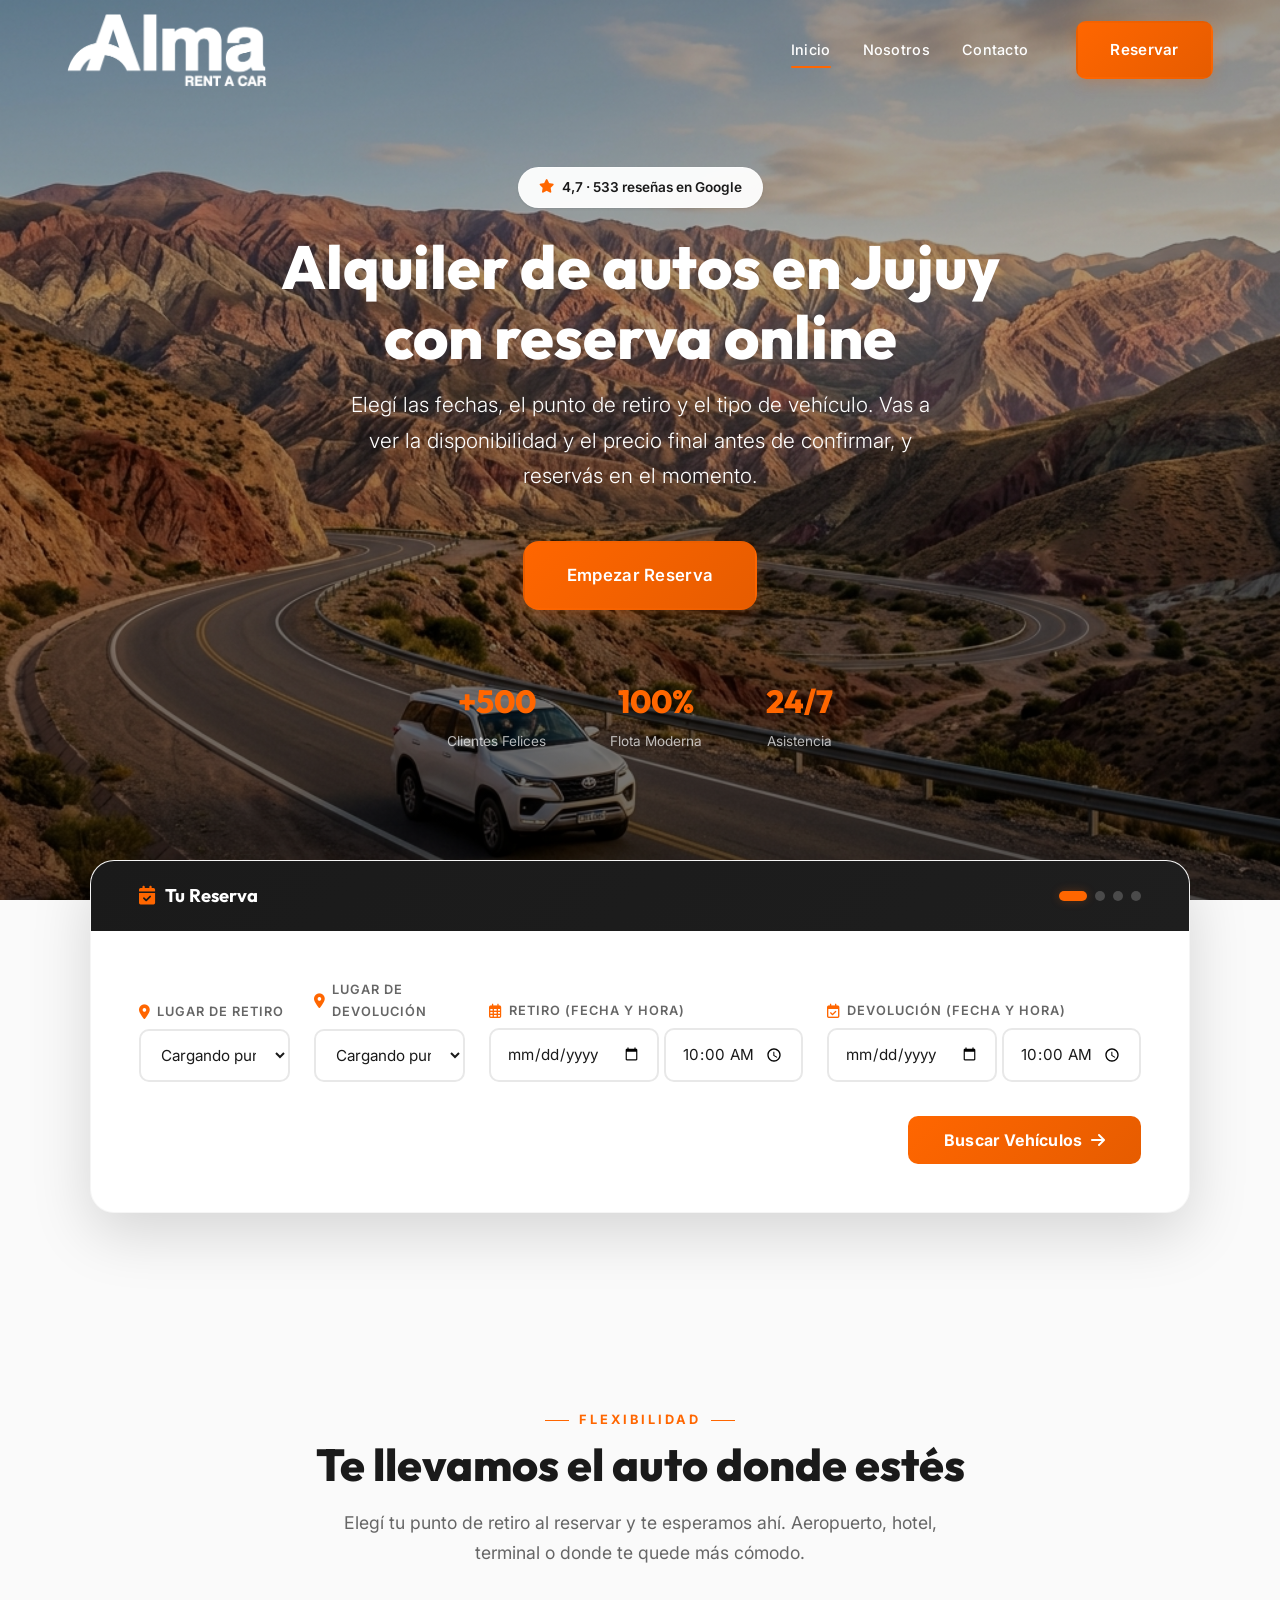
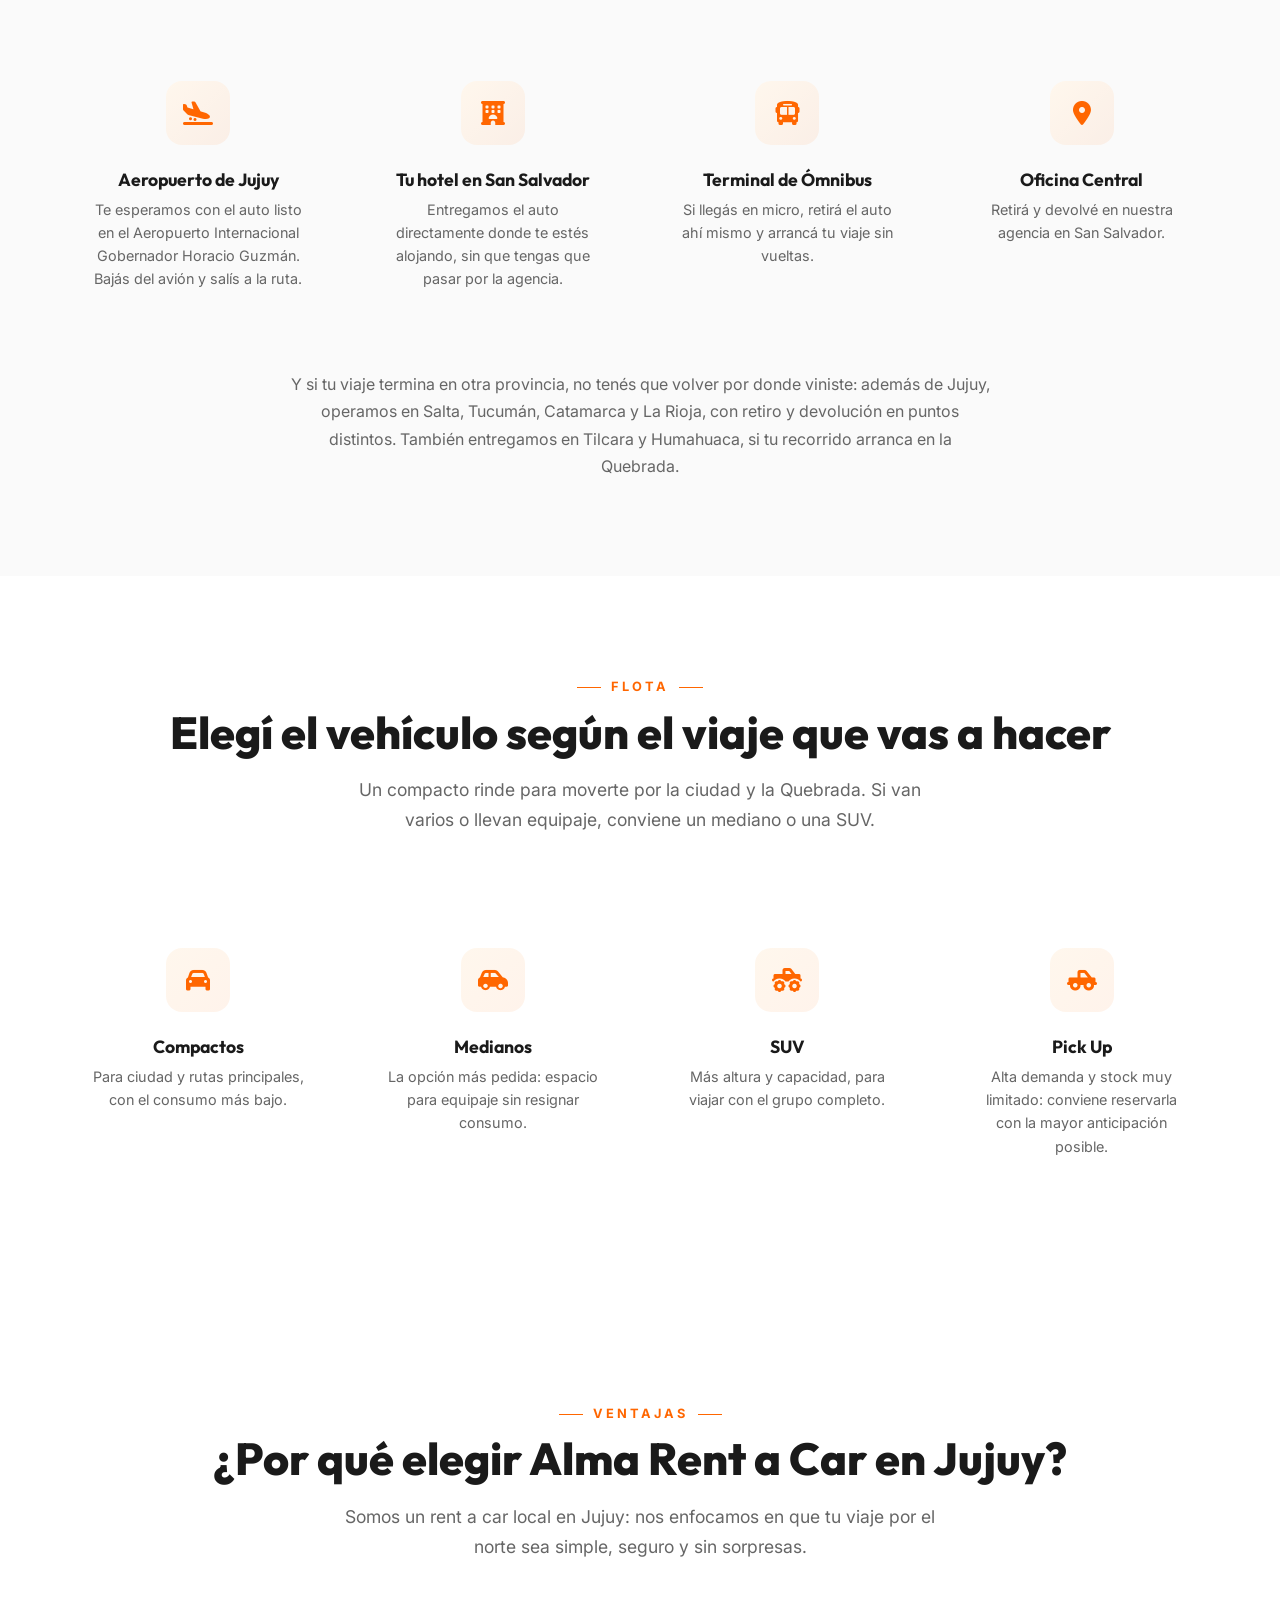
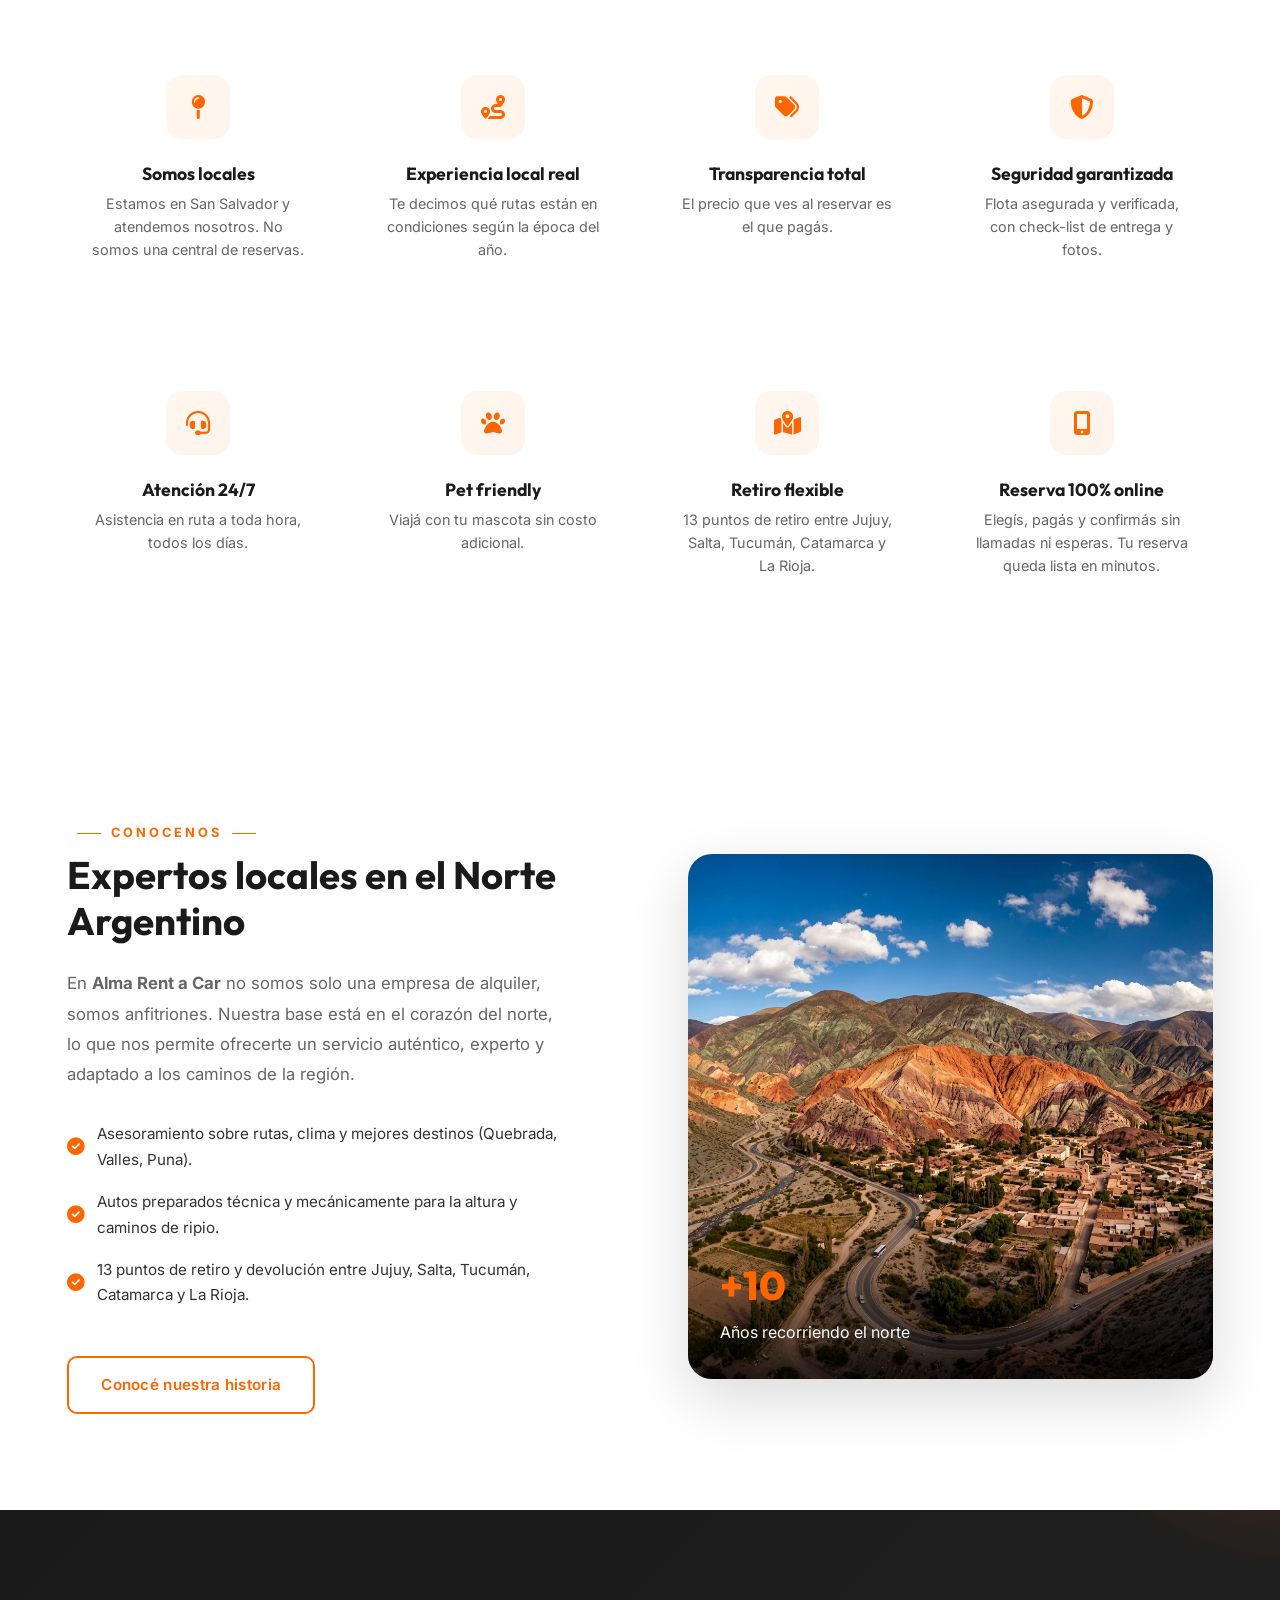
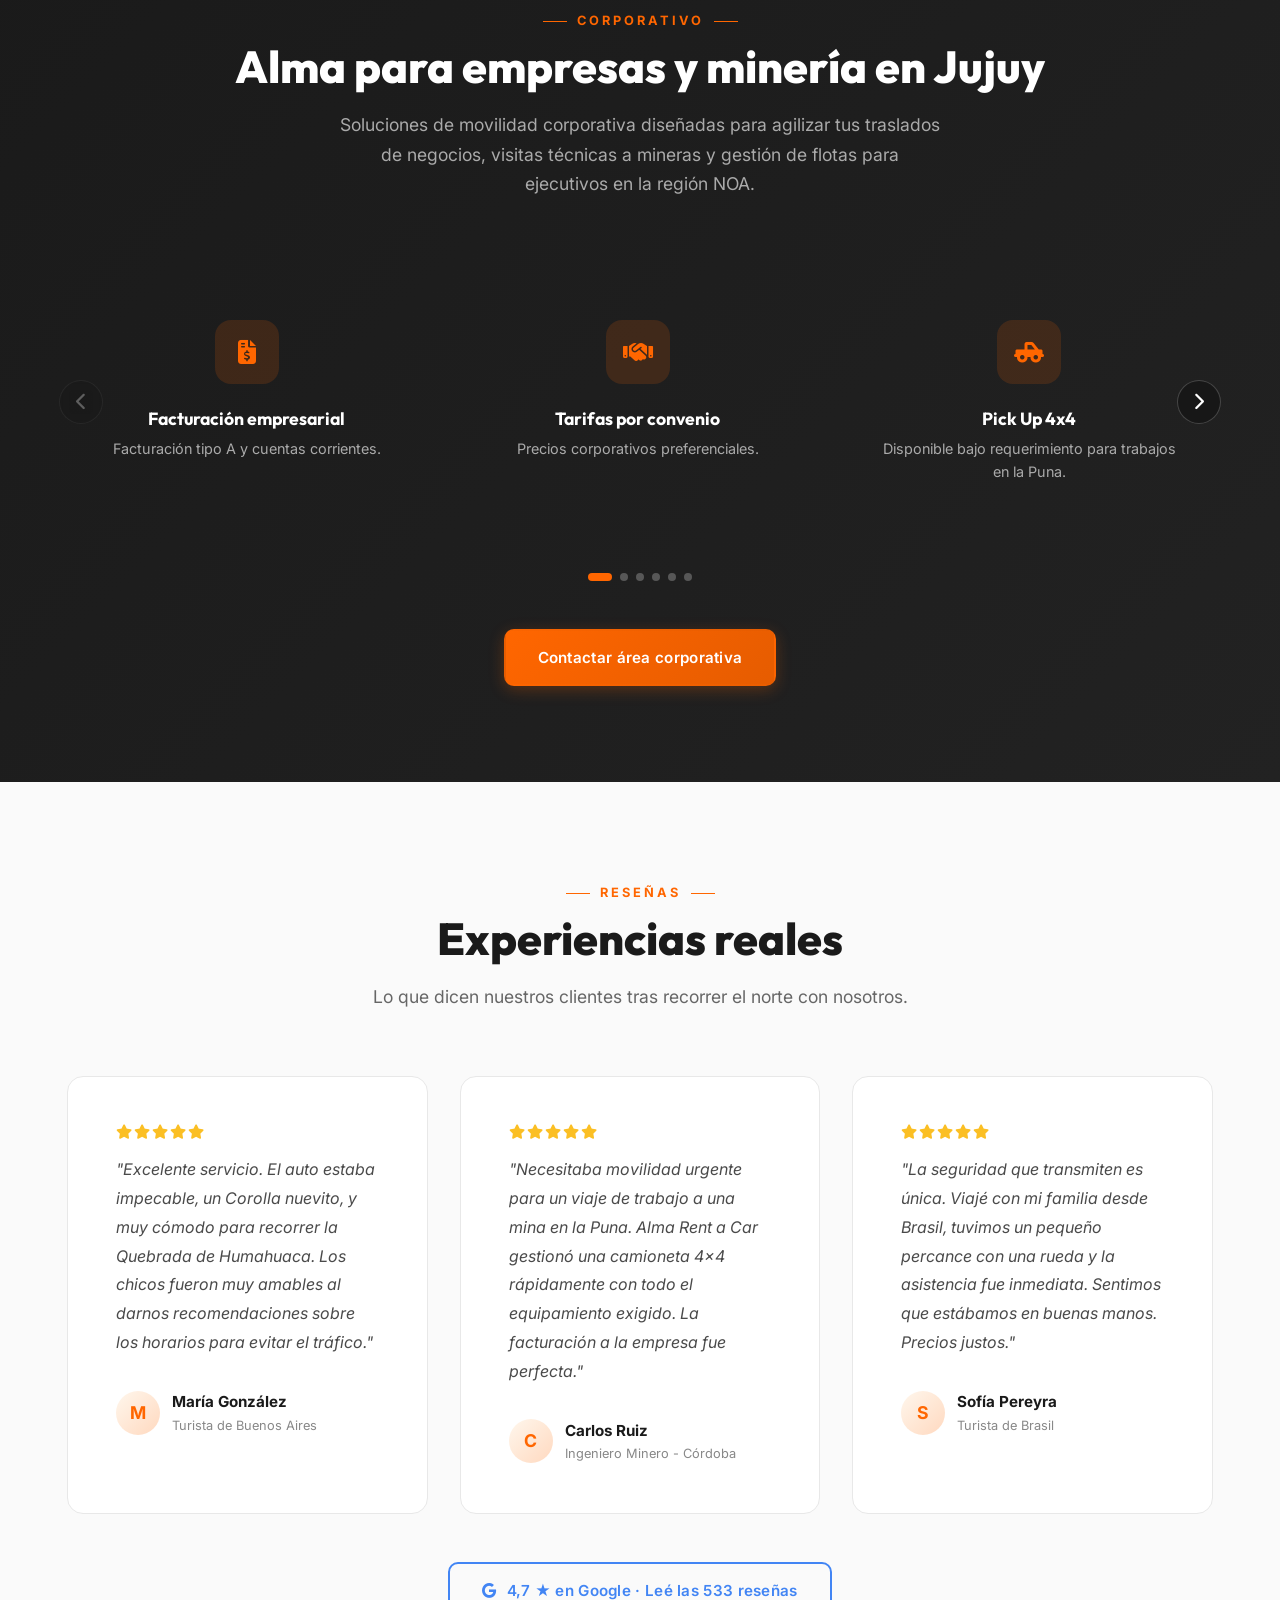
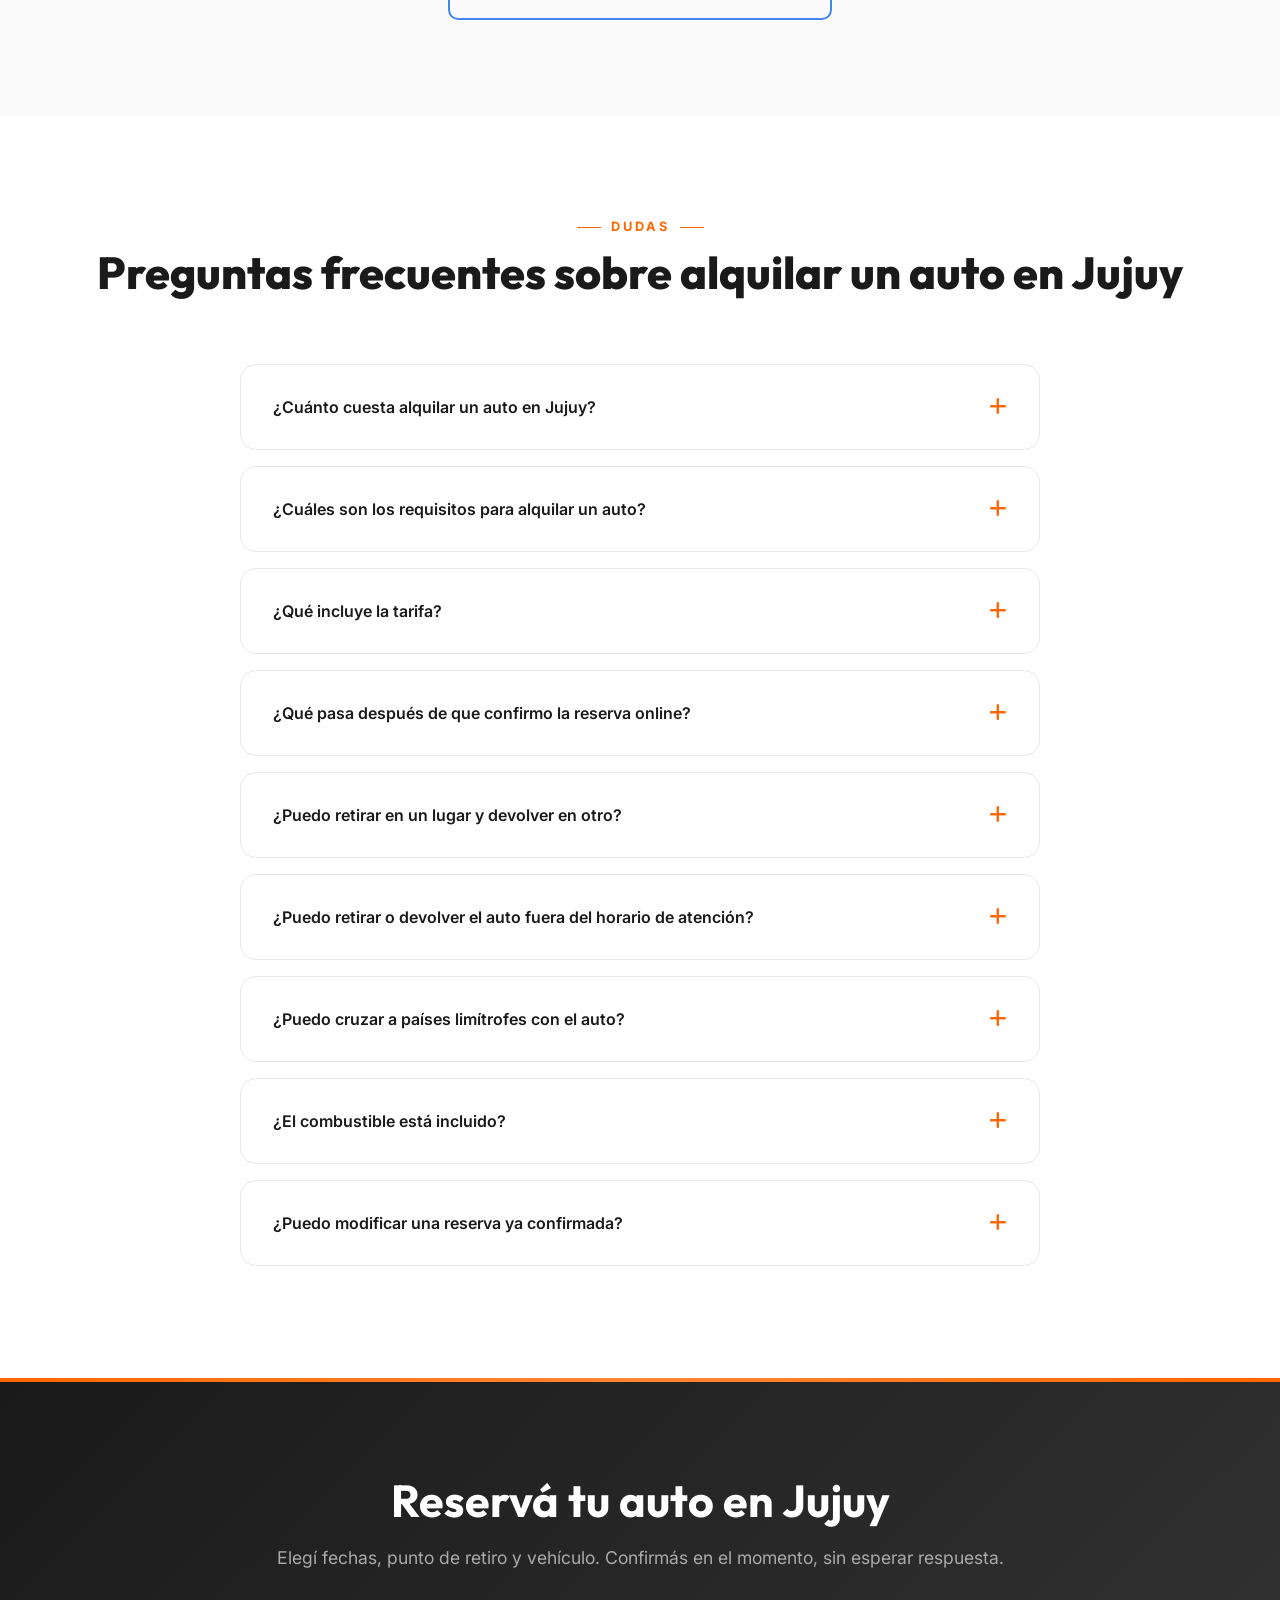
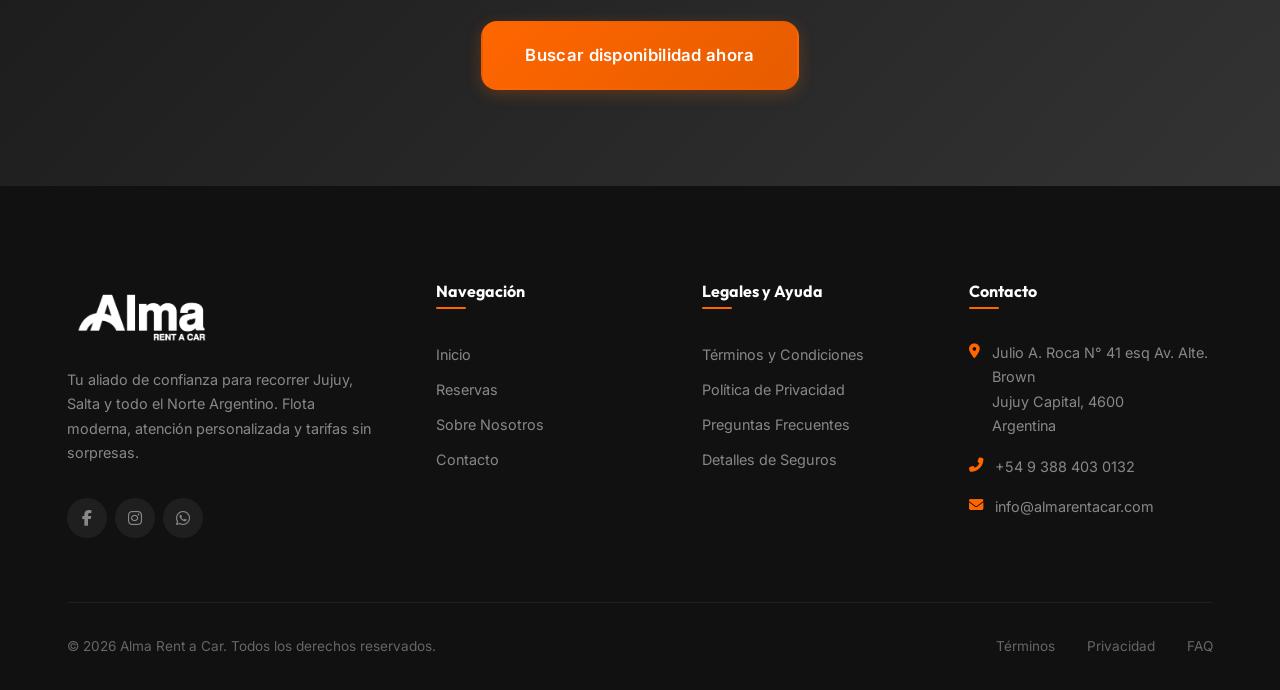
==== index.html @ 9d6da265 "Fix: add cache busting to JS files" ====
<!DOCTYPE html>
<html lang="es">
<head>
    <meta charset="UTF-8">
    <meta name="viewport" content="width=device-width, initial-scale=1.0">
    <meta name="description" content="Alquilá tu auto en Jujuy con retiro en el aeropuerto, la ciudad, Tilcara o Humahuaca. Elegí fechas y vehículo, mirá la disponibilidad y reservá online.">
    <meta name="keywords" content="alquiler de autos jujuy, alquiler auto jujuy, rent a car jujuy, renta de autos jujuy, alquiler coche jujuy, alquiler de autos en el aeropuerto de jujuy">
    <title>Alquiler de Autos en Jujuy | Reservá Online | Alma Rent a Car</title>

    <!-- Open Graph / Social Media -->
    <meta property="og:title" content="Alquiler de Autos en Jujuy | Alma Rent a Car">
    <meta property="og:description" content="Retiro en el aeropuerto, la ciudad, Tilcara o Humahuaca. Elegí fechas y vehículo y reservá online.">
    <meta property="og:image" content="https://almarentacar.com/img/hero-bg.png">
    <meta property="og:url" content="https://almarentacar.com">
    <meta property="og:type" content="website">

    <!-- Fonts -->
    <link rel="preconnect" href="https://fonts.googleapis.com">
    <link rel="preconnect" href="https://fonts.gstatic.com" crossorigin>
    <link href="https://fonts.googleapis.com/css2?family=Inter:wght@300;400;500;600;700&family=Outfit:wght@400;600;700;800&display=swap" rel="stylesheet">
    
    <!-- Icons -->
    <link rel="stylesheet" href="https://cdnjs.cloudflare.com/ajax/libs/font-awesome/6.4.0/css/all.min.css">
    
    <!-- Canonical -->
    <link rel="canonical" href="https://almarentacar.com/">

    <!-- Favicon -->
    <link rel="icon" type="image/png" sizes="16x16" href="img/favicon-16x16.png">

    <!-- Styles -->
    <link rel="stylesheet" href="css/styles.css">

    <!-- Schema.org for SEO -->
    <script type="application/ld+json">
    {
      "@context": "https://schema.org",
      "@type": "AutoRental",
      "name": "Alma Rent a Car",
      "@id": "https://almarentacar.com/#organizacion",
      "image": "https://almarentacar.com/img/logo.png",
      "url": "https://almarentacar.com",
      "telephone": "+5493884030132",
      "email": "info@almarentacar.com",
      "priceRange": "$$",
      "currenciesAccepted": "ARS",
      "sameAs": [
        "https://www.facebook.com/almarentacar.ok",
        "https://www.instagram.com/almarentacarjujuy"
      ],
      "areaServed": [
        { "@type": "State", "name": "Jujuy" },
        { "@type": "State", "name": "Salta" },
        { "@type": "State", "name": "Tucumán" },
        { "@type": "State", "name": "Catamarca" },
        { "@type": "State", "name": "La Rioja" }
      ],
      "aggregateRating": {
        "@type": "AggregateRating",
        "ratingValue": "4.7",
        "reviewCount": "533"
      },
      "address": {
        "@type": "PostalAddress",
        "streetAddress": "Julio A. Roca N° 41 esq Av. Alte. Brown",
        "addressLocality": "Jujuy  Capital",
        "addressRegion": "Jujuy",
        "postalCode": "4600",
        "addressCountry": "AR"
      },
      "geo": {
        "@type": "GeoCoordinates",
        "latitude": -24.1923706,
        "longitude": -65.2902048
      },
      "openingHoursSpecification": {
        "@type": "OpeningHoursSpecification",
        "dayOfWeek": [
          "Monday",
          "Tuesday",
          "Wednesday",
          "Thursday",
          "Friday",
          "Saturday"
        ],
        "opens": "08:00",
        "closes": "20:00"
      }
    }
    </script>

    <!-- Schema.org: Preguntas frecuentes -->
    <script type="application/ld+json">
    {
      "@context": "https://schema.org",
      "@type": "FAQPage",
      "mainEntity": [
        {
          "@type": "Question",
          "name": "¿Cuánto cuesta alquilar un auto en Jujuy?",
          "acceptedAnswer": {
            "@type": "Answer",
            "text": "El precio de la renta de autos en Jujuy depende de las fechas, del punto de retiro y del tipo de vehículo, así que no publicamos una tarifa única. Cargá tus datos en el buscador y vas a ver el precio final de tu reserva antes de confirmar, sin cargos ocultos."
          }
        },
        {
          "@type": "Question",
          "name": "¿Cuáles son los requisitos para alquilar un auto?",
          "acceptedAnswer": {
            "@type": "Answer",
            "text": "Necesitás ser mayor de 21 años, tener licencia de conducir vigente y presentar DNI o pasaporte. También se requiere una tarjeta de crédito a nombre del titular del contrato para el depósito en garantía."
          }
        },
        {
          "@type": "Question",
          "name": "¿Qué incluye la tarifa?",
          "acceptedAnswer": {
            "@type": "Answer",
            "text": "La tarifa incluye el alquiler del vehículo, seguro con franquicia, kilometraje libre según el plan elegido y asistencia mecánica las 24 horas."
          }
        },
        {
          "@type": "Question",
          "name": "¿Qué pasa después de que confirmo la reserva online?",
          "acceptedAnswer": {
            "@type": "Answer",
            "text": "Recibís la confirmación con el detalle de tu reserva. Coordinamos el retiro en el punto y horario que elegiste al momento de reservar."
          }
        },
        {
          "@type": "Question",
          "name": "¿Puedo retirar en un lugar y devolver en otro?",
          "acceptedAnswer": {
            "@type": "Answer",
            "text": "Sí. Además de Jujuy, operamos en Salta, Tucumán, Catamarca y La Rioja. Elegí los puntos de retiro y devolución al buscar y el sistema calcula el costo."
          }
        },
        {
          "@type": "Question",
          "name": "¿Puedo retirar o devolver el auto fuera del horario de atención?",
          "acceptedAnswer": {
            "@type": "Answer",
            "text": "El horario de atención es de 8 a 20. Fuera de ese horario se aplica un cargo adicional, que vas a ver reflejado en el precio final antes de confirmar tu reserva."
          }
        },
        {
          "@type": "Question",
          "name": "¿Puedo cruzar a países limítrofes con el auto?",
          "acceptedAnswer": {
            "@type": "Answer",
            "text": "Sí, es posible cruzar a países limítrofes (Bolivia, Chile, Paraguay) previo aviso al momento de la reserva. Requiere documentación especial, tiene un costo adicional y debe solicitarse con al menos 72 horas de anticipación."
          }
        },
        {
          "@type": "Question",
          "name": "¿El combustible está incluido?",
          "acceptedAnswer": {
            "@type": "Answer",
            "text": "No. Entregamos el vehículo con el tanque lleno y deberás devolverlo en las mismas condiciones. En caso de faltante, se cobra el combustible más un cargo por servicio de repostaje."
          }
        },
        {
          "@type": "Question",
          "name": "¿Puedo modificar una reserva ya confirmada?",
          "acceptedAnswer": {
            "@type": "Answer",
            "text": "Sí, contactanos con la mayor anticipación posible para coordinar el cambio de fechas, vehículo o punto de retiro."
          }
        }
      ]
    }
    </script>
</head>
<body>

    <!-- Header -->
    <header class="header header--transparent" data-transparent="true">
        <div class="container-wide nav-container">
            <a href="index.html" class="logo">
                <!-- Fallback to text if logo.png is missing -->
                <img src="img/logo.png" alt="Alma Rent a Car" class="logo-img" onerror="this.style.display='none'; this.nextElementSibling.style.display='block';">
                <span style="display:none; font-family:var(--font-heading); font-size:1.5rem; font-weight:800; color:var(--color-primary);">ALMA</span>
            </a>
            
            <div class="hamburger">
                <i class="fas fa-bars"></i>
            </div>
            
            <nav class="nav-menu">
                <a href="index.html" class="nav-link">Inicio</a>
                <a href="nosotros.html" class="nav-link">Nosotros</a>
                <a href="contacto.html" class="nav-link">Contacto</a>
                <a href="#reservas" class="btn btn-primary nav-cta">Reservar</a>
            </nav>
        </div>
    </header>
    <div class="nav-overlay"></div>

    <!-- Hero Section -->
    <section class="hero">
        <div class="hero-bg">
            <img src="img/hero-bg.png" alt="Paisaje Norte Argentino con ruta">
        </div>
        <div class="container hero-content">
            <span class="hero-badge"><i class="fas fa-star"></i> 4,7 · 533 reseñas en Google</span>
            <h1>Alquiler de autos en Jujuy con reserva online</h1>
            <p>Elegí las fechas, el punto de retiro y el tipo de vehículo. Vas a ver la disponibilidad y el precio final antes de confirmar, y reservás en el momento.</p>
            
            <div class="hero-buttons">
                <a href="#reservas" class="btn btn-primary btn-lg">Empezar Reserva</a>
            </div>
            
            <div class="hero-stats">
                <div class="hero-stat">
                    <div class="hero-stat-value">+500</div>
                    <div class="hero-stat-label">Clientes Felices</div>
                </div>
                <div class="hero-stat">
                    <div class="hero-stat-value">100%</div>
                    <div class="hero-stat-label">Flota Moderna</div>
                </div>
                <div class="hero-stat">
                    <div class="hero-stat-value">24/7</div>
                    <div class="hero-stat-label">Asistencia</div>
                </div>
            </div>
        </div>
    </section>

    <!-- Booking Widget (Hertz Style) -->
    <section id="reservas" class="booking-section">
        <div class="booking-widget reveal">
            <div class="booking-widget-header">
                <h3><i class="fas fa-calendar-check"></i> Tu Reserva</h3>
                <div class="booking-steps-indicator">
                    <div class="step-dot active" title="Búsqueda"></div>
                    <div class="step-dot" title="Selección"></div>
                    <div class="step-dot" title="Datos"></div>
                    <div class="step-dot" title="Confirmación"></div>
                </div>
            </div>
            
            <div class="booking-widget-body">
                
                <!-- Step 1: Search -->
                <div id="booking-step-1" class="booking-step-content active">
                    <form id="booking-search-form" class="booking-search-form">
                        <div class="form-group">
                            <label><i class="fas fa-map-marker-alt"></i> Lugar de Retiro</label>
                            <select id="booking-pickup-location" class="form-input" required>
                                <option value="Agencia">Cargando puntos...</option>
                            </select>
                        </div>
                        <div class="form-group">
                            <label><i class="fas fa-map-marker-alt"></i> Lugar de Devolución</label>
                            <select id="booking-dropoff-location" class="form-input" required>
                                <option value="Agencia">Cargando puntos...</option>
                            </select>
                        </div>
                        
                        <div class="form-group">
                            <label><i class="far fa-calendar-alt"></i> Retiro (Fecha y Hora)</label>
                            <div style="display:flex; gap: 5px;">
                                <input type="date" id="booking-start-date" class="form-input" style="flex:2;" required>
                                <input type="time" id="booking-start-time" class="form-input" style="flex:1;" value="10:00" required>
                            </div>
                        </div>
                        
                        <div class="form-group">
                            <label><i class="far fa-calendar-check"></i> Devolución (Fecha y Hora)</label>
                            <div style="display:flex; gap: 5px;">
                                <input type="date" id="booking-end-date" class="form-input" style="flex:2;" required>
                                <input type="time" id="booking-end-time" class="form-input" style="flex:1;" value="10:00" required>
                            </div>
                        </div>
                        
                        <div style="grid-column: 1 / -1; display: flex; justify-content: flex-end; margin-top: 10px;">
                            <button type="submit" id="booking-search-btn" class="btn btn-search">
                                Buscar Vehículos <i class="fas fa-arrow-right"></i>
                            </button>
                        </div>
                    </form>
                </div>
                
                <!-- Step 2: Select Vehicle -->
                <div id="booking-step-2" class="booking-step-content">
                    <div class="section-header" style="margin-bottom: 2rem;">
                        <h2>Seleccioná tu vehículo</h2>
                    </div>
                    
                    <div id="category-filters" class="category-filters">
                        <!-- Filters will be injected here via JS -->
                    </div>
                    
                    <div id="vehicles-grid" class="vehicles-grid">
                        <!-- Vehicles will be injected here via JS -->
                        <div style="text-align: center; padding: 3rem; grid-column: 1/-1;">
                            <div class="spinner spinner-dark"></div>
                            <p style="margin-top: 1rem; color: var(--color-gray-500);">Cargando flota disponible...</p>
                        </div>
                    </div>
                    
                    <div class="booking-nav">
                        <button type="button" class="btn btn-outline" data-action="back">
                            <i class="fas fa-arrow-left"></i> Volver a búsqueda
                        </button>
                    </div>
                </div>
                
                <!-- Step 3: Customer Data -->
                <div id="booking-step-3" class="booking-step-content">
                    <div class="section-header" style="margin-bottom: 2rem;">
                        <h2>Completá tus datos</h2>
                    </div>
                    
                    <div class="customer-form">
                        <div id="booking-summary" class="booking-summary">
                            <!-- Summary injected via JS -->
                        </div>
                        
                        <div id="extras-section" class="extras-section" style="display:none;">
                            <h4><i class="fas fa-puzzle-piece" style="color: var(--color-primary);"></i> Adicionales</h4>
                            <p class="extras-subtitle">Personalizá tu experiencia con estos servicios opcionales.</p>
                            <div id="extras-grid" class="extras-grid">
                                <!-- Extras injected via JS -->
                            </div>
                        </div>
                        
                        <form id="customer-form">
                            <div class="form-row">
                                <div class="form-group">
                                    <label>Nombre *</label>
                                    <input type="text" id="client-name" class="form-input" required placeholder="Tu nombre">
                                </div>
                                <div class="form-group">
                                    <label>Apellido *</label>
                                    <input type="text" id="client-lastname" class="form-input" required placeholder="Tu apellido">
                                </div>
                            </div>
                            
                            <div class="form-row" style="margin-top: 1rem;">
                                <div class="form-group">
                                    <label>Teléfono / WhatsApp *</label>
                                    <input type="tel" id="client-phone" class="form-input" required placeholder="+54 9...">
                                </div>
                                <div class="form-group">
                                    <label>Email</label>
                                    <input type="email" id="client-email" class="form-input" placeholder="tu@email.com">
                                </div>
                            </div>
                            
                            <!-- Payment Method Selector -->
                            <div class="form-row" id="payment-method-container" style="margin-top: 1rem;">
                                <div class="form-group" style="flex: 100%;">
                                    <label><i class="fas fa-wallet"></i> Método de pago de la seña *</label>
                                    <div style="display: flex; gap: 15px; margin-top: 5px;">
                                        <label style="flex: 1; display: flex; align-items: center; gap: 10px; padding: 12px; border: 1px solid #e2e8f0; border-radius: 8px; cursor: pointer; transition: all 0.2s;" onmouseover="this.style.borderColor='#009ee3'" onmouseout="this.style.borderColor='#e2e8f0'">
                                            <input type="radio" name="payment-method" value="mercadopago" checked style="accent-color: #009ee3;">
                                            <span style="font-weight: 500; color: #334155;">Mercado Pago (Tarjetas / Dinero en cuenta)</span>
                                        </label>
                                        <label style="flex: 1; display: flex; align-items: center; gap: 10px; padding: 12px; border: 1px solid #e2e8f0; border-radius: 8px; cursor: pointer; transition: all 0.2s;" onmouseover="this.style.borderColor='#003087'" onmouseout="this.style.borderColor='#e2e8f0'">
                                            <input type="radio" name="payment-method" value="paypal" style="accent-color: #003087;">
                                            <span style="font-weight: 500; color: #334155;">PayPal (Extranjeros)</span>
                                        </label>
                                    </div>
                                </div>
                            </div>

                            <!-- Terms & Conditions Checkbox -->
                            <div style="margin-top: 1.2rem; padding: 1rem 1.2rem; background: #fef9f0; border: 1px solid #f5e6cc; border-radius: 10px;">
                                <label style="display: flex; align-items: flex-start; gap: 10px; cursor: pointer; font-size: 0.9rem; color: #333; line-height: 1.4; margin: 0;">
                                    <input type="checkbox" id="terms-checkbox" style="margin-top: 3px; width: 18px; height: 18px; accent-color: #f97316; cursor: pointer; flex-shrink: 0;">
                                    <span>
                                        Acepto los 
                                        <a href="#" id="open-terms-modal" style="color: #f97316; font-weight: 600; text-decoration: underline;">Términos y Condiciones</a> 
                                        del servicio de alquiler de Alma Rent a Car. *
                                    </span>
                                </label>
                            </div>
                            
                            <div class="booking-nav" style="margin-top: 2rem;">
                                <button type="button" class="btn btn-outline" data-action="back">
                                    <i class="fas fa-arrow-left"></i> Cambiar auto
                                </button>
                                <button type="submit" id="booking-submit-btn" class="btn btn-primary">
                                    <i class="fas fa-check-circle"></i> Confirmar Reserva
                                </button>
                            </div>
                        </form>
                    </div>
                </div>

    <!-- Step 4: Success -->
                <div id="booking-step-4" class="booking-step-content">
                    <div class="booking-success">
                        <div class="booking-success-icon">
                            <i class="fas fa-check"></i>
                        </div>
                        <h3>¡Solicitud Recibida!</h3>
                        <p>Hemos registrado tu solicitud de reserva <strong id="success-booking-id"></strong>. En breve, un miembro de nuestro equipo se contactará con vos para coordinar los detalles y la confirmación final.</p>
                        
                        <div style="margin-top: 3rem;">
                            <button id="new-booking-btn" class="btn btn-outline">Hacer otra reserva</button>
                        </div>
                    </div>
                </div>
                
            </div>
        </div>
    </section>

    <!-- Puntos de retiro -->
    <section id="aeropuerto" class="section-padding">
        <div class="container">
            <div class="section-header reveal">
                <span class="section-label">Flexibilidad</span>
                <h2>Te llevamos el auto donde estés</h2>
                <p>Elegí tu punto de retiro al reservar y te esperamos ahí. Aeropuerto, hotel, terminal o donde te quede más cómodo.</p>
            </div>

            <div class="benefits-grid">
                <div class="benefit-card reveal reveal-delay-1">
                    <div class="benefit-icon"><i class="fas fa-plane-arrival"></i></div>
                    <h3>Aeropuerto de Jujuy</h3>
                    <p>Te esperamos con el auto listo en el Aeropuerto Internacional Gobernador Horacio Guzmán. Bajás del avión y salís a la ruta.</p>
                </div>
                <div class="benefit-card reveal reveal-delay-2">
                    <div class="benefit-icon"><i class="fas fa-hotel"></i></div>
                    <h3>Tu hotel en San Salvador</h3>
                    <p>Entregamos el auto directamente donde te estés alojando, sin que tengas que pasar por la agencia.</p>
                </div>
                <div class="benefit-card reveal reveal-delay-3">
                    <div class="benefit-icon"><i class="fas fa-bus"></i></div>
                    <h3>Terminal de Ómnibus</h3>
                    <p>Si llegás en micro, retirá el auto ahí mismo y arrancá tu viaje sin vueltas.</p>
                </div>
                <div class="benefit-card reveal reveal-delay-4">
                    <div class="benefit-icon"><i class="fas fa-map-marker-alt"></i></div>
                    <h3>Oficina Central</h3>
                    <p>Retirá y devolvé en nuestra agencia en San Salvador.</p>
                </div>
            </div>

            <p class="reveal" style="text-align:center; max-width:700px; margin: var(--space-xl) auto 0; color: var(--color-gray-500);">Y si tu viaje termina en otra provincia, no tenés que volver por donde viniste: además de Jujuy, operamos en Salta, Tucumán, Catamarca y La Rioja, con retiro y devolución en puntos distintos. También entregamos en Tilcara y Humahuaca, si tu recorrido arranca en la Quebrada.</p>
        </div>
    </section>

    <!-- Flota -->
    <section id="flota" class="section-padding" style="background: var(--color-white);">
        <div class="container">
            <div class="section-header reveal">
                <span class="section-label">Flota</span>
                <h2>Elegí el vehículo según el viaje que vas a hacer</h2>
                <p>Un compacto rinde para moverte por la ciudad y la Quebrada. Si van varios o llevan equipaje, conviene un mediano o una SUV.</p>
            </div>

            <div class="benefits-grid">
                <div class="benefit-card reveal reveal-delay-1">
                    <div class="benefit-icon"><i class="fas fa-car"></i></div>
                    <h3>Compactos</h3>
                    <p>Para ciudad y rutas principales, con el consumo más bajo.</p>
                </div>
                <div class="benefit-card reveal reveal-delay-2">
                    <div class="benefit-icon"><i class="fas fa-car-side"></i></div>
                    <h3>Medianos</h3>
                    <p>La opción más pedida: espacio para equipaje sin resignar consumo.</p>
                </div>
                <div class="benefit-card reveal reveal-delay-3">
                    <div class="benefit-icon"><i class="fas fa-truck-monster"></i></div>
                    <h3>SUV</h3>
                    <p>Más altura y capacidad, para viajar con el grupo completo.</p>
                </div>
                <div class="benefit-card reveal reveal-delay-4">
                    <div class="benefit-icon"><i class="fas fa-truck-pickup"></i></div>
                    <h3>Pick Up</h3>
                    <p>Alta demanda y stock muy limitado: conviene reservarla con la mayor anticipación posible.</p>
                </div>
            </div>
        </div>
    </section>

    <!-- Benefits -->
    <section id="por-que-alma" class="section-padding benefits-section" style="background: var(--color-white);">
        <div class="container">
            <div class="section-header reveal">
                <span class="section-label">Ventajas</span>
                <h2>¿Por qué elegir Alma Rent a Car en Jujuy?</h2>
                <p>Somos un rent a car local en Jujuy: nos enfocamos en que tu viaje por el norte sea simple, seguro y sin sorpresas.</p>
            </div>

            <div class="benefits-grid">
                <div class="benefit-card reveal reveal-delay-1">
                    <div class="benefit-icon"><i class="fas fa-map-pin"></i></div>
                    <h3>Somos locales</h3>
                    <p>Estamos en San Salvador y atendemos nosotros. No somos una central de reservas.</p>
                </div>
                <div class="benefit-card reveal reveal-delay-2">
                    <div class="benefit-icon"><i class="fas fa-route"></i></div>
                    <h3>Experiencia local real</h3>
                    <p>Te decimos qué rutas están en condiciones según la época del año.</p>
                </div>
                <div class="benefit-card reveal reveal-delay-3">
                    <div class="benefit-icon"><i class="fas fa-tags"></i></div>
                    <h3>Transparencia total</h3>
                    <p>El precio que ves al reservar es el que pagás.</p>
                </div>
                <div class="benefit-card reveal reveal-delay-4">
                    <div class="benefit-icon"><i class="fas fa-shield-alt"></i></div>
                    <h3>Seguridad garantizada</h3>
                    <p>Flota asegurada y verificada, con check-list de entrega y fotos.</p>
                </div>
                <div class="benefit-card reveal reveal-delay-1">
                    <div class="benefit-icon"><i class="fas fa-headset"></i></div>
                    <h3>Atención 24/7</h3>
                    <p>Asistencia en ruta a toda hora, todos los días.</p>
                </div>
                <div class="benefit-card reveal reveal-delay-2">
                    <div class="benefit-icon"><i class="fas fa-paw"></i></div>
                    <h3>Pet friendly</h3>
                    <p>Viajá con tu mascota sin costo adicional.</p>
                </div>
                <div class="benefit-card reveal reveal-delay-3">
                    <div class="benefit-icon"><i class="fas fa-map-marked-alt"></i></div>
                    <h3>Retiro flexible</h3>
                    <p>13 puntos de retiro entre Jujuy, Salta, Tucumán, Catamarca y La Rioja.</p>
                </div>
                <div class="benefit-card reveal reveal-delay-4">
                    <div class="benefit-icon"><i class="fas fa-mobile-screen-button"></i></div>
                    <h3>Reserva 100% online</h3>
                    <p>Elegís, pagás y confirmás sin llamadas ni esperas. Tu reserva queda lista en minutos.</p>
                </div>
            </div>
        </div>
    </section>

    <!-- About Section -->
    <section class="section-padding" style="background: var(--color-white);">
        <div class="container">
            <div class="about-grid">
                <div class="about-content reveal-left">
                    <span class="section-label">Conocenos</span>
                    <h2>Expertos locales en el Norte Argentino</h2>
                    <p>En <strong>Alma Rent a Car</strong> no somos solo una empresa de alquiler, somos anfitriones. Nuestra base está en el corazón del norte, lo que nos permite ofrecerte un servicio auténtico, experto y adaptado a los caminos de la región.</p>
                    
                    <div class="about-features">
                        <div class="about-feature">
                            <i class="fas fa-check-circle"></i>
                            <span>Asesoramiento sobre rutas, clima y mejores destinos (Quebrada, Valles, Puna).</span>
                        </div>
                        <div class="about-feature">
                            <i class="fas fa-check-circle"></i>
                            <span>Autos preparados técnica y mecánicamente para la altura y caminos de ripio.</span>
                        </div>
                        <div class="about-feature">
                            <i class="fas fa-check-circle"></i>
                            <span>13 puntos de retiro y devolución entre Jujuy, Salta, Tucumán, Catamarca y La Rioja.</span>
                        </div>
                    </div>
                    
                    <a href="nosotros.html" class="btn btn-outline">Conocé nuestra historia</a>
                </div>
                <div class="about-image reveal-right">
                    <img src="img/nosotros-bg.png" alt="Paisaje de Jujuy, Norte Argentino">
                    <div class="about-image-overlay">
                        <div class="about-image-stat">+10</div>
                        <div>Años recorriendo el norte</div>
                    </div>
                </div>
            </div>
        </div>
    </section>

    <!-- Corporate Section -->
    <section id="empresas" class="section-padding corporate-section">
        <div class="container">
            <div class="section-header reveal">
                <span class="section-label">Corporativo</span>
                <h2>Alma para empresas y minería en Jujuy</h2>
                <p>Soluciones de movilidad corporativa diseñadas para agilizar tus traslados de negocios, visitas técnicas a mineras y gestión de flotas para ejecutivos en la región NOA.</p>
            </div>

            <div class="carousel" data-autoplay="4000">
                <div class="carousel-viewport">
                    <button type="button" class="carousel-arrow carousel-arrow--prev" aria-label="Anterior"><i class="fas fa-chevron-left"></i></button>
                    <button type="button" class="carousel-arrow carousel-arrow--next" aria-label="Siguiente"><i class="fas fa-chevron-right"></i></button>

                    <div class="carousel-track">
                    <div class="benefit-card carousel-item reveal reveal-delay-1">
                        <div class="benefit-icon"><i class="fas fa-file-invoice-dollar"></i></div>
                        <h3>Facturación empresarial</h3>
                        <p>Facturación tipo A y cuentas corrientes.</p>
                    </div>
                    <div class="benefit-card carousel-item reveal reveal-delay-2">
                        <div class="benefit-icon"><i class="fas fa-handshake"></i></div>
                        <h3>Tarifas por convenio</h3>
                        <p>Precios corporativos preferenciales.</p>
                    </div>
                    <div class="benefit-card carousel-item reveal reveal-delay-3">
                        <div class="benefit-icon"><i class="fas fa-truck-pickup"></i></div>
                        <h3>Pick Up 4x4</h3>
                        <p>Disponible bajo requerimiento para trabajos en la Puna.</p>
                    </div>
                    <div class="benefit-card carousel-item reveal reveal-delay-4">
                        <div class="benefit-icon"><i class="fas fa-user-plus"></i></div>
                        <h3>Sin cargo por conductor adicional</h3>
                        <p>Sumá conductores al contrato sin costo extra.</p>
                    </div>
                    <div class="benefit-card carousel-item reveal reveal-delay-1">
                        <div class="benefit-icon"><i class="fas fa-headset"></i></div>
                        <h3>Soporte operativo 24/7</h3>
                        <p>Asistencia permanente para flotas corporativas.</p>
                    </div>
                    <div class="benefit-card carousel-item reveal reveal-delay-2">
                        <div class="benefit-icon"><i class="fas fa-wrench"></i></div>
                        <h3>Mantenimiento preventivo</h3>
                        <p>Revisión in situ para minimizar tiempos muertos.</p>
                    </div>
                    </div>
                </div>

                <div class="carousel-dots"></div>
            </div>

            <div class="reveal" style="text-align:center; margin-top: var(--space-2xl);">
                <a href="contacto.html" class="btn btn-primary">Contactar área corporativa</a>
            </div>
        </div>
    </section>

    <!-- Testimonials -->
    <section class="section-padding">
        <div class="container">
            <div class="section-header reveal">
                <span class="section-label">Reseñas</span>
                <h2>Experiencias reales</h2>
                <p>Lo que dicen nuestros clientes tras recorrer el norte con nosotros.</p>
            </div>
            
            <div class="testimonials-grid">
                <div class="testimonial-card reveal reveal-delay-1">
                    <div class="testimonial-stars">
                        <i class="fas fa-star"></i><i class="fas fa-star"></i><i class="fas fa-star"></i><i class="fas fa-star"></i><i class="fas fa-star"></i>
                    </div>
                    <p class="testimonial-text">"Excelente servicio. El auto estaba impecable, un Corolla nuevito, y muy cómodo para recorrer la Quebrada de Humahuaca. Los chicos fueron muy amables al darnos recomendaciones sobre los horarios para evitar el tráfico."</p>
                    <div class="testimonial-author">
                        <div class="testimonial-avatar">M</div>
                        <div>
                            <div class="testimonial-name">María González</div>
                            <div class="testimonial-role">Turista de Buenos Aires</div>
                        </div>
                    </div>
                </div>
                
                <div class="testimonial-card reveal reveal-delay-2">
                    <div class="testimonial-stars">
                        <i class="fas fa-star"></i><i class="fas fa-star"></i><i class="fas fa-star"></i><i class="fas fa-star"></i><i class="fas fa-star"></i>
                    </div>
                    <p class="testimonial-text">"Necesitaba movilidad urgente para un viaje de trabajo a una mina en la Puna. Alma Rent a Car gestionó una camioneta 4x4 rápidamente con todo el equipamiento exigido. La facturación a la empresa fue perfecta."</p>
                    <div class="testimonial-author">
                        <div class="testimonial-avatar">C</div>
                        <div>
                            <div class="testimonial-name">Carlos Ruiz</div>
                            <div class="testimonial-role">Ingeniero Minero - Córdoba</div>
                        </div>
                    </div>
                </div>
                
                <div class="testimonial-card reveal reveal-delay-3">
                    <div class="testimonial-stars">
                        <i class="fas fa-star"></i><i class="fas fa-star"></i><i class="fas fa-star"></i><i class="fas fa-star"></i><i class="fas fa-star"></i>
                    </div>
                    <p class="testimonial-text">"La seguridad que transmiten es única. Viajé con mi familia desde Brasil, tuvimos un pequeño percance con una rueda y la asistencia fue inmediata. Sentimos que estábamos en buenas manos. Precios justos."</p>
                    <div class="testimonial-author">
                        <div class="testimonial-avatar">S</div>
                        <div>
                            <div class="testimonial-name">Sofía Pereyra</div>
                            <div class="testimonial-role">Turista de Brasil</div>
                        </div>
                    </div>
                </div>
        </div>
            
            <div style="text-align: center; margin-top: 3rem;" class="reveal">
                <a href="https://www.google.com/search?q=Alma+Rent+A+Car&stick=H4sIAAAAAAAA_-NgU1I1qLA0MUwySDMxNzdOTrIwMkuxMqgwTDM1N7I0TktKMjQ0TTE3WMTK75iTm6gQlJpXouCo4JxYBACsgy3dOwAAAA&hl=es-419&mat=CTmgxrHEhPnsElcBTVDHnrLjoygaWpGfdvkUTIzp7yFUVplCqpSbNodiw0I7MtEX3m2QcX-PIr0jxxskAW2b2R7qYTRP32Bxn8_ABTskEUOXcBCOeC8ZtTQzqj2zC1T2zyw&authuser=0" target="_blank" rel="noopener noreferrer" class="btn btn-outline btn-google" style="display: inline-flex; align-items: center; gap: 10px;">
                    <i class="fab fa-google"></i> 4,7 ★ en Google · Leé las 533 reseñas
                </a>
            </div>
        </div>
    </section>

    <!-- FAQ -->
    <section id="faq" class="section-padding" style="background: var(--color-white);">
        <div class="container">
            <div class="section-header reveal">
                <span class="section-label">Dudas</span>
                <h2>Preguntas frecuentes sobre alquilar un auto en Jujuy</h2>
            </div>

            <div class="faq-list reveal">
                <div class="faq-item">
                    <button class="faq-question">
                        ¿Cuánto cuesta alquilar un auto en Jujuy?
                        <i class="fas fa-plus"></i>
                    </button>
                    <div class="faq-answer">
                        <p>El precio de la renta de autos en Jujuy depende de las fechas, del punto de retiro y del tipo de vehículo, así que no publicamos una tarifa única. Cargá tus datos en el buscador y vas a ver el precio final de tu reserva antes de confirmar, sin cargos ocultos.</p>
                    </div>
                </div>

                <div class="faq-item">
                    <button class="faq-question">
                        ¿Cuáles son los requisitos para alquilar un auto?
                        <i class="fas fa-plus"></i>
                    </button>
                    <div class="faq-answer">
                        <p>Necesitás ser mayor de 21 años, tener licencia de conducir vigente y presentar DNI o pasaporte. También se requiere una tarjeta de crédito a nombre del titular del contrato para el depósito en garantía.</p>
                    </div>
                </div>

                <div class="faq-item">
                    <button class="faq-question">
                        ¿Qué incluye la tarifa?
                        <i class="fas fa-plus"></i>
                    </button>
                    <div class="faq-answer">
                        <p>La tarifa incluye el alquiler del vehículo, seguro con franquicia, kilometraje libre según el plan elegido y asistencia mecánica las 24 horas.</p>
                    </div>
                </div>

                <div class="faq-item">
                    <button class="faq-question">
                        ¿Qué pasa después de que confirmo la reserva online?
                        <i class="fas fa-plus"></i>
                    </button>
                    <div class="faq-answer">
                        <p>Recibís la confirmación con el detalle de tu reserva. Coordinamos el retiro en el punto y horario que elegiste al momento de reservar.</p>
                    </div>
                </div>

                <div class="faq-item">
                    <button class="faq-question">
                        ¿Puedo retirar en un lugar y devolver en otro?
                        <i class="fas fa-plus"></i>
                    </button>
                    <div class="faq-answer">
                        <p>Sí. Además de Jujuy, operamos en Salta, Tucumán, Catamarca y La Rioja. Elegí los puntos de retiro y devolución al buscar y el sistema calcula el costo.</p>
                    </div>
                </div>

                <div class="faq-item">
                    <button class="faq-question">
                        ¿Puedo retirar o devolver el auto fuera del horario de atención?
                        <i class="fas fa-plus"></i>
                    </button>
                    <div class="faq-answer">
                        <p>El horario de atención es de 8 a 20. Fuera de ese horario se aplica un cargo adicional, que vas a ver reflejado en el precio final antes de confirmar tu reserva.</p>
                    </div>
                </div>

                <div class="faq-item">
                    <button class="faq-question">
                        ¿Puedo cruzar a países limítrofes con el auto?
                        <i class="fas fa-plus"></i>
                    </button>
                    <div class="faq-answer">
                        <p>Sí, es posible cruzar a países limítrofes (Bolivia, Chile, Paraguay) previo aviso al momento de la reserva. Requiere documentación especial, tiene un costo adicional y debe solicitarse con al menos 72 horas de anticipación.</p>
                    </div>
                </div>

                <div class="faq-item">
                    <button class="faq-question">
                        ¿El combustible está incluido?
                        <i class="fas fa-plus"></i>
                    </button>
                    <div class="faq-answer">
                        <p>No. Entregamos el vehículo con el tanque lleno y deberás devolverlo en las mismas condiciones. En caso de faltante, se cobra el combustible más un cargo por servicio de repostaje.</p>
                    </div>
                </div>

                <div class="faq-item">
                    <button class="faq-question">
                        ¿Puedo modificar una reserva ya confirmada?
                        <i class="fas fa-plus"></i>
                    </button>
                    <div class="faq-answer">
                        <p>Sí, contactanos con la mayor anticipación posible para coordinar el cambio de fechas, vehículo o punto de retiro.</p>
                    </div>
                </div>
            </div>
        </div>
    </section>

    <!-- CTA Final -->
    <section class="cta-section reveal">
        <div class="container">
            <h2>Reservá tu auto en Jujuy</h2>
            <p>Elegí fechas, punto de retiro y vehículo. Confirmás en el momento, sin esperar respuesta.</p>
            <a href="#reservas" class="btn btn-primary btn-lg">Buscar disponibilidad ahora</a>
        </div>
    </section>

    <!-- Footer -->
    <footer class="footer">
        <div class="container">
            <div class="footer-grid">
                <div class="footer-brand">
                    <img src="img/logos_alma_letras_blancas_fondo_negro_highres-removebg-preview.png" alt="Alma Rent a Car" class="footer-logo" onerror="this.style.display='none'; this.nextElementSibling.style.display='block';">
                    <h3 style="display:none; font-family:var(--font-heading); color:white; margin:0;">ALMA RENT A CAR</h3>
                    <p>Tu aliado de confianza para recorrer Jujuy, Salta y todo el Norte Argentino. Flota moderna, atención personalizada y tarifas sin sorpresas.</p>
                    <div class="social-links">
                        <a href="https://www.facebook.com/almarentacar.ok" target="_blank" rel="noopener noreferrer" class="social-link" title="Facebook"><i class="fab fa-facebook-f"></i></a>
                        <a href="https://www.instagram.com/almarentacarjujuy?igsh=ZGRlYWR5aHF3MHk3" target="_blank" rel="noopener noreferrer" class="social-link" title="Instagram"><i class="fab fa-instagram"></i></a>
                        <a href="https://wa.me/5493884030132" target="_blank" rel="noopener noreferrer" class="social-link" title="WhatsApp"><i class="fab fa-whatsapp"></i></a>
                    </div>
                </div>
                
                <div class="footer-col">
                    <h4>Navegación</h4>
                    <ul class="footer-links">
                        <li><a href="index.html">Inicio</a></li>
                        <li><a href="index.html#reservas">Reservas</a></li>
                        <li><a href="nosotros.html">Sobre Nosotros</a></li>
                        <li><a href="contacto.html">Contacto</a></li>
                    </ul>
                </div>
                
                <div class="footer-col">
                    <h4>Legales y Ayuda</h4>
                    <ul class="footer-links">
                        <li><a href="terminos.html">Términos y Condiciones</a></li>
                        <li><a href="privacidad.html">Política de Privacidad</a></li>
                        <li><a href="faq.html">Preguntas Frecuentes</a></li>
                        <li><a href="#">Detalles de Seguros</a></li>
                    </ul>
                </div>
                
                <div class="footer-col">
                    <h4>Contacto</h4>
                    <ul class="contact-info">
                        <li>
                            <i class="fas fa-map-marker-alt"></i>
                            <span>Julio A. Roca N° 41 esq Av. Alte. Brown<br>Jujuy Capital, 4600<br>Argentina</span>
                        </li>
                        <li>
                            <i class="fas fa-phone-alt"></i>
                            <span>+54 9 388 403 0132</span>
                        </li>
                        <li>
                            <i class="fas fa-envelope"></i>
                            <span>info@almarentacar.com</span>
                        </li>
                    </ul>
                </div>
            </div>
            
            <div class="footer-bottom">
                <div>&copy; <span id="current-year"></span> Alma Rent a Car. Todos los derechos reservados.</div>
                <div class="footer-legal-links">
                    <a href="terminos.html">Términos</a>
                    <a href="privacidad.html">Privacidad</a>
                    <a href="faq.html">FAQ</a>
                </div>
            </div>
        </div>
    </footer>

    <!-- Scripts -->
    <script src="js/main.js?v=2"></script>
    <script src="js/booking.js?v=2"></script>
<!-- Terms & Conditions Modal -->
    <div id="terms-modal" style="display:none; position:fixed; inset:0; background:rgba(0,0,0,0.6); backdrop-filter:blur(4px); z-index:10000; justify-content:center; align-items:center; padding:1.5rem;">
        <div style="background:white; border-radius:16px; max-width:750px; width:100%; max-height:85vh; display:flex; flex-direction:column; box-shadow:0 25px 60px rgba(0,0,0,0.3); overflow:hidden;">
            <div style="display:flex; justify-content:space-between; align-items:center; padding:1.2rem 1.5rem; border-bottom:1px solid #eee; flex-shrink:0;">
                <h3 style="margin:0; font-family:var(--font-heading); font-size:1.15rem; color:#1e293b;">
                    <i class="fas fa-file-contract" style="color:#f97316; margin-right:8px;"></i>Términos y Condiciones
                </h3>
                <button id="close-terms-modal" style="background:none; border:none; font-size:1.5rem; cursor:pointer; color:#94a3b8; padding:4px 8px; border-radius:8px; transition:all 0.2s;" onmouseover="this.style.background='#f1f5f9'; this.style.color='#1e293b'" onmouseout="this.style.background='none'; this.style.color='#94a3b8'">&times;</button>
            </div>
            <div id="terms-modal-content" style="padding:1.5rem; overflow-y:auto; flex:1; font-size:0.92rem; line-height:1.7; color:#334155;">
                <div style="text-align:center; padding:2rem;">
                    <div class="spinner spinner-dark"></div>
                    <p style="margin-top:1rem; color:#94a3b8;">Cargando términos...</p>
                </div>
            </div>
            <div style="padding:1rem 1.5rem; border-top:1px solid #eee; text-align:right; flex-shrink:0;">
                <button id="accept-terms-btn" class="btn btn-primary" style="padding:10px 28px; font-size:0.95rem;">
                    <i class="fas fa-check"></i> Entendido
                </button>
            </div>
        </div>
    </div>
                
                
</body>
</html>
---- css/styles.css ----
/* =========================================================
   ALMA RENT A CAR — Design System
   Colores: Negro #1a1a1a + Naranja #ff6600
   Tipografía: Outfit (headings) + Inter (body)
   ========================================================= */

/* ── CSS CUSTOM PROPERTIES ── */
:root {
  /* Brand Colors */
  --color-primary: #ff6600;
  --color-primary-light: #ff8533;
  --color-primary-dark: #e65c00;
  --color-primary-glow: rgba(255, 102, 0, 0.25);
  --color-primary-subtle: #fff7ed;

  /* Neutrals */
  --color-black: #1a1a1a;
  --color-dark: #2d2d2d;
  --color-gray-900: #111111;
  --color-gray-800: #1e1e1e;
  --color-gray-700: #333333;
  --color-gray-600: #4a4a4a;
  --color-gray-500: #666666;
  --color-gray-400: #888888;
  --color-gray-300: #aaaaaa;
  --color-gray-200: #cccccc;
  --color-gray-100: #e8e8e8;
  --color-gray-50: #f5f5f5;
  --color-white: #ffffff;

  /* Semantic */
  --color-success: #10b981;
  --color-warning: #f59e0b;
  --color-error: #ef4444;
  --color-info: #3b82f6;

  /* Surfaces */
  --bg-body: #fafafa;
  --bg-card: #ffffff;
  --bg-dark: #0f0f0f;
  --bg-glass: rgba(255, 255, 255, 0.75);
  --bg-glass-dark: rgba(0, 0, 0, 0.6);

  /* Typography */
  --font-heading: 'Outfit', 'Inter', sans-serif;
  --font-body: 'Inter', system-ui, sans-serif;

  /* Spacing */
  --space-xs: 0.25rem;
  --space-sm: 0.5rem;
  --space-md: 1rem;
  --space-lg: 1.5rem;
  --space-xl: 2rem;
  --space-2xl: 3rem;
  --space-3xl: 4rem;
  --space-4xl: 6rem;

  /* Borders */
  --radius-sm: 6px;
  --radius-md: 10px;
  --radius-lg: 16px;
  --radius-xl: 24px;
  --radius-full: 9999px;

  /* Shadows */
  --shadow-sm: 0 1px 3px rgba(0, 0, 0, 0.06), 0 1px 2px rgba(0, 0, 0, 0.04);
  --shadow-md: 0 4px 12px rgba(0, 0, 0, 0.08);
  --shadow-lg: 0 12px 40px rgba(0, 0, 0, 0.12);
  --shadow-xl: 0 20px 60px rgba(0, 0, 0, 0.15);
  --shadow-glow: 0 0 30px rgba(255, 102, 0, 0.2);
  --shadow-card: 0 4px 20px rgba(0, 0, 0, 0.06);

  /* Transitions */
  --transition-fast: 150ms ease;
  --transition-base: 300ms ease;
  --transition-slow: 500ms ease;
  --transition-spring: 500ms cubic-bezier(0.34, 1.56, 0.64, 1);

  /* Layout */
  --nav-height: 100px;
  --container-max: 1200px;
  --container-wide: 1400px;
}

/* ── RESET ── */
*,
*::before,
*::after {
  margin: 0;
  padding: 0;
  box-sizing: border-box;
}

html {
  scroll-behavior: smooth;
  -webkit-text-size-adjust: 100%;
  scroll-padding-top: var(--nav-height);
}

body {
  font-family: var(--font-body);
  color: var(--color-gray-700);
  background-color: var(--bg-body);
  line-height: 1.7;
  overflow-x: hidden;
  -webkit-font-smoothing: antialiased;
  -moz-osx-font-smoothing: grayscale;
}

a {
  text-decoration: none;
  color: inherit;
  transition: color var(--transition-fast);
}

ul, ol {
  list-style: none;
}

img {
  max-width: 100%;
  height: auto;
  display: block;
}

button {
  cursor: pointer;
  font-family: inherit;
  border: none;
  background: none;
}

input, select, textarea {
  font-family: inherit;
  font-size: inherit;
}

h1, h2, h3, h4, h5, h6 {
  font-family: var(--font-heading);
  font-weight: 700;
  line-height: 1.2;
  color: var(--color-black);
}

/* ── UTILITIES ── */
.container {
  width: 92%;
  max-width: var(--container-max);
  margin: 0 auto;
  padding: 0 var(--space-md);
}

.container-wide {
  width: 92%;
  max-width: var(--container-wide);
  margin: 0 auto;
  padding: 0 var(--space-md);
}

.section-padding {
  padding: var(--space-4xl) 0;
}

.text-center {
  text-align: center;
}

.text-primary {
  color: var(--color-primary);
}

.sr-only {
  position: absolute;
  width: 1px;
  height: 1px;
  overflow: hidden;
  clip: rect(0, 0, 0, 0);
  white-space: nowrap;
  border: 0;
}

/* ── SECTION HEADERS ── */
.section-header {
  text-align: center;
  margin-bottom: var(--space-3xl);
}

.section-label {
  display: inline-block;
  font-size: 0.8rem;
  font-weight: 700;
  text-transform: uppercase;
  letter-spacing: 3px;
  color: var(--color-primary);
  margin-bottom: var(--space-sm);
  position: relative;
}

.section-label::before,
.section-label::after {
  content: '';
  display: inline-block;
  width: 24px;
  height: 1px;
  background: var(--color-primary);
  vertical-align: middle;
  margin: 0 10px;
}

.section-header h2 {
  font-size: clamp(1.8rem, 4vw, 2.8rem);
  color: var(--color-black);
  margin-bottom: var(--space-md);
  font-weight: 800;
}

.section-header p {
  color: var(--color-gray-500);
  font-size: 1.1rem;
  max-width: 600px;
  margin: 0 auto;
}

/* ── BUTTONS ── */
.btn {
  display: inline-flex;
  align-items: center;
  justify-content: center;
  gap: 8px;
  padding: 14px 32px;
  font-weight: 600;
  font-size: 0.95rem;
  border-radius: var(--radius-md);
  transition: all var(--transition-base);
  text-align: center;
  border: 2px solid transparent;
  cursor: pointer;
  position: relative;
  overflow: hidden;
  letter-spacing: 0.3px;
}

.btn::before {
  content: '';
  position: absolute;
  top: 0;
  left: -100%;
  width: 100%;
  height: 100%;
  background: linear-gradient(90deg, transparent, rgba(255,255,255,0.15), transparent);
  transition: left 0.5s ease;
}

.btn:hover::before {
  left: 100%;
}

.btn-primary {
  background: linear-gradient(135deg, var(--color-primary), var(--color-primary-dark));
  color: var(--color-white);
  box-shadow: 0 4px 15px var(--color-primary-glow);
}

.btn-primary:hover {
  transform: translateY(-2px);
  box-shadow: 0 8px 25px var(--color-primary-glow);
}

.btn-primary:active {
  transform: translateY(0);
}

.btn-secondary {
  background: transparent;
  border-color: var(--color-white);
  color: var(--color-white);
}

.btn-secondary:hover {
  background: var(--color-white);
  color: var(--color-black);
}

.btn-outline {
  background: transparent;
  border-color: var(--color-primary);
  color: var(--color-primary);
}

.btn-outline:hover {
  background: var(--color-primary);
  color: var(--color-white);
  transform: translateY(-2px);
}

.btn-google {
  border-color: #4285F4;
  color: #4285F4;
}

.btn-google:hover {
  background: #4285F4;
  border-color: #4285F4;
  color: var(--color-white);
}

.btn-dark {
  background: var(--color-black);
  color: var(--color-white);
}

.btn-dark:hover {
  background: var(--color-dark);
  transform: translateY(-2px);
  box-shadow: var(--shadow-lg);
}

.btn-sm {
  padding: 10px 20px;
  font-size: 0.85rem;
}

.btn-lg {
  padding: 18px 42px;
  font-size: 1.05rem;
  border-radius: var(--radius-lg);
}

.btn-icon {
  width: 48px;
  height: 48px;
  padding: 0;
  border-radius: var(--radius-full);
}

/* ── HEADER / NAVIGATION ── */
.header {
  height: var(--nav-height);
  position: fixed;
  width: 100%;
  top: 0;
  z-index: 1000;
  transition: all var(--transition-base);
}

.header--transparent {
  background: transparent;
}

.header--scrolled {
  background: rgba(255, 255, 255, 0.95);
  backdrop-filter: blur(20px);
  -webkit-backdrop-filter: blur(20px);
  box-shadow: var(--shadow-sm);
}

.header--scrolled .nav-link {
  color: var(--color-black);
}

.header--scrolled .logo-img {
  filter: none;
}

.nav-container {
  display: flex;
  justify-content: space-between;
  align-items: center;
  height: 100%;
}

.logo {
  display: flex;
  align-items: center;
  z-index: 101;
}

.logo-img {
  height: 75px;
  width: auto;
  object-fit: contain;
  transition: filter var(--transition-base);
}

.header:not(.header--scrolled) .logo-img {
  filter: brightness(0) invert(1);
}

.nav-menu {
  display: flex;
  gap: var(--space-xl);
  align-items: center;
}

.nav-link {
  font-weight: 500;
  font-size: 0.9rem;
  color: var(--color-white);
  position: relative;
  padding: 4px 0;
  letter-spacing: 0.3px;
}

.nav-link::after {
  content: '';
  position: absolute;
  width: 0;
  height: 2px;
  bottom: -2px;
  left: 0;
  background: var(--color-primary);
  border-radius: 2px;
  transition: width var(--transition-base);
}

.nav-link:hover::after,
.nav-link.active::after {
  width: 100%;
}

.nav-cta {
  margin-left: var(--space-md);
}

.hamburger {
  display: none;
  cursor: pointer;
  font-size: 1.5rem;
  color: var(--color-white);
  z-index: 101;
  width: 44px;
  height: 44px;
  align-items: center;
  justify-content: center;
  border-radius: var(--radius-sm);
  transition: background var(--transition-fast);
}

.header--scrolled .hamburger {
  color: var(--color-black);
}

.hamburger:hover {
  background: rgba(255,255,255,0.1);
}

/* ── HERO ── */
.hero {
  min-height: 100vh;
  display: flex;
  align-items: center;
  justify-content: center;
  position: relative;
  overflow: hidden;
  padding-top: var(--nav-height);
}

.hero-bg {
  position: absolute;
  inset: 0;
  z-index: 0;
}

.hero-bg img {
  width: 100%;
  height: 100%;
  object-fit: cover;
}

.hero-bg::after {
  content: '';
  position: absolute;
  inset: 0;
  background: linear-gradient(
    180deg,
    rgba(0, 0, 0, 0.4) 0%,
    rgba(0, 0, 0, 0.3) 40%,
    rgba(0, 0, 0, 0.6) 100%
  );
}

.hero-content {
  position: relative;
  z-index: 2;
  text-align: center;
  color: var(--color-white);
  padding: var(--space-2xl);
  padding-bottom: calc(var(--space-2xl) + 80px);
}

.hero-badge {
  display: inline-flex;
  align-items: center;
  gap: 8px;
  background: rgba(255, 255, 255, 0.95);
  border: 1px solid rgba(255, 255, 255, 0.6);
  padding: 8px 20px;
  border-radius: var(--radius-full);
  font-size: 0.85rem;
  font-weight: 600;
  color: var(--color-black);
  margin-bottom: var(--space-lg);
  backdrop-filter: blur(10px);
  box-shadow: var(--shadow-sm);
  animation: fadeInDown 0.8s ease forwards;
}

.hero-badge i {
  color: var(--color-primary);
}

.hero-content h1 {
  font-size: clamp(2.2rem, 5vw, 3.8rem);
  font-weight: 800;
  color: var(--color-white);
  margin-bottom: var(--space-md);
  line-height: 1.15;
  max-width: 800px;
  margin-left: auto;
  margin-right: auto;
  animation: fadeInUp 0.8s ease 0.2s both;
}

.hero-content p {
  font-size: clamp(1rem, 2vw, 1.3rem);
  font-weight: 300;
  margin-bottom: var(--space-2xl);
  opacity: 0.9;
  max-width: 600px;
  margin-left: auto;
  margin-right: auto;
  animation: fadeInUp 0.8s ease 0.4s both;
}

.hero-buttons {
  display: flex;
  gap: var(--space-md);
  justify-content: center;
  flex-wrap: wrap;
  animation: fadeInUp 0.8s ease 0.6s both;
}

.hero-stats {
  display: flex;
  gap: var(--space-3xl);
  justify-content: center;
  margin-top: var(--space-3xl);
  animation: fadeInUp 0.8s ease 0.8s both;
}

.hero-stat {
  text-align: center;
}

.hero-stat-value {
  font-size: 2rem;
  font-weight: 800;
  font-family: var(--font-heading);
  color: var(--color-primary);
}

.hero-stat-label {
  font-size: 0.85rem;
  opacity: 0.7;
  margin-top: 2px;
}

/* ── BOOKING WIDGET (Estilo Hertz) ── */
.booking-section {
  margin-top: -40px;
  position: relative;
  z-index: 10;
  padding: 0 var(--space-md);
  margin-bottom: var(--space-4xl);
}

.booking-widget {
  max-width: 1100px;
  margin: 0 auto;
  background: var(--bg-card);
  border-radius: var(--radius-xl);
  box-shadow: var(--shadow-xl);
  overflow: hidden;
  border: 1px solid rgba(0, 0, 0, 0.04);
}

.booking-widget-header {
  background: linear-gradient(135deg, var(--color-black) 0%, var(--color-gray-800) 100%);
  padding: var(--space-lg) var(--space-2xl);
  display: flex;
  align-items: center;
  justify-content: space-between;
}

.booking-widget-header h3 {
  color: var(--color-white);
  font-size: 1.15rem;
  font-weight: 700;
  display: flex;
  align-items: center;
  gap: 10px;
}

.booking-widget-header h3 i {
  color: var(--color-primary);
}

.booking-steps-indicator {
  display: flex;
  gap: 8px;
  align-items: center;
}

.step-dot {
  width: 10px;
  height: 10px;
  border-radius: 50%;
  background: rgba(255,255,255,0.2);
  transition: all var(--transition-base);
}

.step-dot.active {
  background: var(--color-primary);
  box-shadow: 0 0 10px var(--color-primary-glow);
  width: 28px;
  border-radius: 5px;
}

.step-dot.completed {
  background: var(--color-success);
}

.booking-widget-body {
  padding: var(--space-2xl);
}

/* Step 1: Search Form */
.booking-search-form {
  display: grid;
  grid-template-columns: 1fr 1fr 1fr auto;
  gap: var(--space-lg);
  align-items: end;
}

.form-group {
  display: flex;
  flex-direction: column;
  gap: 6px;
}

.form-group label {
  font-size: 0.8rem;
  font-weight: 600;
  text-transform: uppercase;
  letter-spacing: 1px;
  color: var(--color-gray-500);
  display: flex;
  align-items: center;
  gap: 6px;
}

.form-group label i {
  color: var(--color-primary);
  font-size: 0.9rem;
}

.form-input {
  width: 100%;
  padding: 14px 16px;
  border: 2px solid var(--color-gray-100);
  border-radius: var(--radius-md);
  font-size: 0.95rem;
  color: var(--color-black);
  background: var(--color-white);
  transition: all var(--transition-fast);
  outline: none;
}

.form-input:focus {
  border-color: var(--color-primary);
  box-shadow: 0 0 0 4px var(--color-primary-glow);
}

.form-input::placeholder {
  color: var(--color-gray-300);
}

.form-row {
  display: grid;
  grid-template-columns: 1fr 1fr;
  gap: var(--space-md);
}

.btn-search {
  background: linear-gradient(135deg, var(--color-primary), var(--color-primary-dark));
  color: var(--color-white);
  border: none;
  padding: 14px 36px;
  border-radius: var(--radius-md);
  font-size: 1rem;
  font-weight: 700;
  cursor: pointer;
  transition: all var(--transition-base);
  display: flex;
  align-items: center;
  gap: 8px;
  white-space: nowrap;
  height: fit-content;
}

.btn-search:hover {
  transform: translateY(-2px);
  box-shadow: 0 8px 25px var(--color-primary-glow);
}

/* Step 2: Vehicle Grid */
.vehicles-grid {
  display: grid;
  grid-template-columns: repeat(auto-fill, minmax(300px, 1fr));
  gap: var(--space-lg);
}

.vehicle-card {
  background: var(--bg-card);
  border-radius: var(--radius-lg);
  border: 2px solid var(--color-gray-100);
  overflow: hidden;
  cursor: pointer;
  transition: all var(--transition-base);
  position: relative;
}

.vehicle-card:hover {
  border-color: var(--color-primary);
  transform: translateY(-4px);
  box-shadow: var(--shadow-lg);
}

.vehicle-card.selected {
  border-color: var(--color-primary);
  box-shadow: 0 0 0 3px var(--color-primary-glow), var(--shadow-lg);
}

.vehicle-card.selected::after {
  content: '\f058';
  font-family: 'Font Awesome 6 Free';
  font-weight: 900;
  position: absolute;
  top: 12px;
  right: 12px;
  font-size: 1.5rem;
  color: var(--color-primary);
  z-index: 2;
}

.vehicle-card-img {
  height: 180px;
  background: linear-gradient(135deg, var(--color-gray-50), var(--color-gray-100));
  display: flex;
  align-items: center;
  justify-content: center;
  overflow: hidden;
  position: relative;
}

.skeleton-loader {
  position: absolute;
  top: 0;
  left: 0;
  width: 100%;
  height: 100%;
  background: linear-gradient(90deg, #e2e8f0 25%, #cbd5e1 50%, #e2e8f0 75%);
  background-size: 200% 100%;
  animation: skeleton-loading 1.5s infinite;
  z-index: 1;
}

@keyframes skeleton-loading {
  0% {
    background-position: 200% 0;
  }
  100% {
    background-position: -200% 0;
  }
}


.vehicle-card-img img {
  width: 85%;
  height: auto;
  object-fit: contain;
  transition: transform var(--transition-slow);
}

.vehicle-card:hover .vehicle-card-img img {
  transform: scale(1.05);
}

.vehicle-category-badge {
  position: absolute;
  top: 10px;
  left: 10px;
  background: var(--color-black);
  color: var(--color-white);
  font-size: 0.7rem;
  font-weight: 700;
  text-transform: uppercase;
  letter-spacing: 1px;
  padding: 4px 12px;
  border-radius: var(--radius-full);
}

.vehicle-card-info {
  padding: var(--space-lg);
}

.vehicle-card-name {
  font-size: 1.15rem;
  font-weight: 700;
  color: var(--color-black);
  margin-bottom: 4px;
}

.vehicle-card-specs {
  display: flex;
  gap: var(--space-md);
  margin: var(--space-md) 0;
  color: var(--color-gray-500);
  font-size: 0.85rem;
}

.vehicle-card-specs span {
  display: flex;
  align-items: center;
  gap: 4px;
}

.vehicle-card-specs i {
  color: var(--color-primary);
  font-size: 0.9rem;
}

.vehicle-card-footer {
  display: flex;
  justify-content: space-between;
  align-items: center;
  padding-top: var(--space-md);
  border-top: 1px solid var(--color-gray-100);
}

.vehicle-price {
  font-size: 1.4rem;
  font-weight: 800;
  color: var(--color-black);
  font-family: var(--font-heading);
}

.vehicle-price span {
  font-size: 0.85rem;
  font-weight: 400;
  color: var(--color-gray-400);
}

/* Rental Info Bar */
.vehicle-card-rental-info {
  display: flex;
  justify-content: space-between;
  align-items: center;
  padding: 10px 14px;
  margin-top: var(--space-md);
  background: linear-gradient(135deg, #1e293b, #334155);
  border-radius: var(--radius-md);
  color: white;
}

.rental-duration {
  font-size: 0.85rem;
  font-weight: 500;
  display: flex;
  align-items: center;
  gap: 6px;
}

.rental-duration i {
  color: var(--color-primary);
}

.rental-total {
  font-size: 1.1rem;
  font-weight: 800;
  font-family: var(--font-heading);
  color: white;
}

/* Payment Buttons */
.vehicle-card-pricing {
  display: flex;
  flex-direction: column;
  gap: 8px;
  margin-top: var(--space-md);
}

.pay-now-btn,
.pay-destination-btn {
  display: flex;
  align-items: center;
  justify-content: center;
  gap: 10px;
  padding: 12px 16px;
  border-radius: var(--radius-md);
  cursor: pointer;
  transition: all 0.2s ease;
  font-family: var(--font-body);
  border: none;
  width: 100%;
}

.pay-now-btn {
  background: linear-gradient(135deg, #f59e0b, #d97706);
  color: white;
  font-weight: 700;
  box-shadow: 0 4px 12px rgba(245, 158, 11, 0.3);
}

.pay-now-btn:hover {
  background: linear-gradient(135deg, #d97706, #b45309);
  box-shadow: 0 6px 16px rgba(245, 158, 11, 0.4);
  transform: translateY(-1px);
}

.pay-destination-btn {
  background: white;
  color: var(--color-black);
  font-weight: 600;
  border: 2px solid var(--color-gray-200);
}

.pay-destination-btn:hover {
  border-color: var(--color-gray-400);
  background: var(--color-gray-50);
}

.pay-btn-label {
  font-size: 0.85rem;
}

.pay-btn-badge {
  background: rgba(255,255,255,0.25);
  color: white;
  padding: 2px 8px;
  border-radius: 20px;
  font-size: 0.7rem;
  font-weight: 800;
  letter-spacing: 0.5px;
  text-transform: uppercase;
}

.pay-btn-price {
  font-size: 1rem;
  font-weight: 800;
  font-family: var(--font-heading);
  margin-left: auto;
}

.price-disclaimer {
  font-size: 0.7rem;
  color: var(--color-gray-400);
  text-align: center;
  margin-top: 8px;
  line-height: 1.4;
}

.price-disclaimer i {
  margin-right: 3px;
}

/* Extras Section */
.extras-section {
  background: white;
  border-radius: var(--radius-lg);
  padding: var(--space-xl);
  margin-bottom: var(--space-xl);
  border: 1px solid var(--color-gray-200);
  box-shadow: var(--shadow-sm);
}

.extras-section h4 {
  font-size: 1.2rem;
  margin-bottom: 5px;
  display: flex;
  align-items: center;
  gap: 10px;
}

.extras-subtitle {
  color: var(--color-gray-500);
  font-size: 0.9rem;
  margin-bottom: var(--space-lg);
}

.extras-grid {
  display: grid;
  grid-template-columns: repeat(auto-fill, minmax(280px, 1fr));
  gap: var(--space-md);
}

.extra-card {
  border: 2px solid var(--color-gray-200);
  border-radius: var(--radius-md);
  padding: var(--space-md);
  transition: all 0.2s ease;
  background: white;
  display: flex;
  flex-direction: column;
}

.extra-card:hover {
  border-color: var(--color-primary-light);
  box-shadow: var(--shadow-sm);
}

.extra-selected {
  border-color: var(--color-primary);
  background: #fff8f1;
}

.extra-card-header {
  display: flex;
  gap: 15px;
  margin-bottom: var(--space-md);
}

.extra-icon {
  font-size: 1.5rem;
  background: var(--color-gray-100);
  width: 45px;
  height: 45px;
  display: flex;
  align-items: center;
  justify-content: center;
  border-radius: var(--radius-sm);
  flex-shrink: 0;
}

.extra-selected .extra-icon {
  background: var(--color-primary-light);
  color: var(--color-primary);
}

.extra-info {
  flex: 1;
}

.extra-name {
  font-size: 1rem;
  font-weight: 700;
  margin-bottom: 5px;
  color: var(--color-black);
}

.extra-desc {
  font-size: 0.8rem;
  color: var(--color-gray-500);
  line-height: 1.3;
}

.extra-card-footer {
  display: flex;
  justify-content: space-between;
  align-items: center;
  margin-top: auto;
  padding-top: var(--space-sm);
  border-top: 1px dashed var(--color-gray-200);
}

.extra-price {
  font-weight: 700;
  font-size: 0.95rem;
  color: var(--color-black);
}

.extra-free {
  color: #16a34a;
}

.btn-add-extra {
  background: white;
  border: 1px solid var(--color-primary);
  color: var(--color-primary);
  padding: 6px 12px;
  border-radius: var(--radius-sm);
  font-size: 0.85rem;
  font-weight: 600;
  cursor: pointer;
  transition: all 0.2s;
}

.btn-add-extra:hover {
  background: var(--color-primary);
  color: white;
}

.extra-controls {
  display: flex;
  align-items: center;
  gap: 10px;
  background: white;
  border: 1px solid var(--color-gray-300);
  border-radius: var(--radius-sm);
  padding: 2px;
}

.extra-qty-btn {
  background: transparent;
  border: none;
  width: 24px;
  height: 24px;
  display: flex;
  align-items: center;
  justify-content: center;
  cursor: pointer;
  color: var(--color-gray-600);
  border-radius: 4px;
}

.extra-qty-btn:hover {
  background: var(--color-gray-100);
  color: var(--color-black);
}

.extra-qty {
  font-weight: 700;
  font-size: 0.9rem;
  min-width: 15px;
  text-align: center;
}

.extra-subtotal {
  text-align: right;
  font-size: 0.8rem;
  color: var(--color-primary);
  font-weight: 600;
  margin-top: 8px;
}

/* Step 3: Customer Form */
.customer-form {
  max-width: 600px;
  margin: 0 auto;
}

.booking-summary {
  background: var(--color-gray-50);
  border-radius: var(--radius-lg);
  padding: var(--space-xl);
  margin-bottom: var(--space-xl);
  border: 1px solid var(--color-gray-100);
}

.booking-summary h4 {
  font-size: 1rem;
  margin-bottom: var(--space-md);
  display: flex;
  align-items: center;
  gap: 8px;
}

.booking-summary-row {
  display: flex;
  justify-content: space-between;
  padding: 8px 0;
  font-size: 0.95rem;
  color: var(--color-gray-600);
}

.booking-summary-row.total {
  border-top: 2px solid var(--color-gray-200);
  margin-top: var(--space-sm);
  padding-top: var(--space-md);
  font-weight: 700;
  font-size: 1.1rem;
  color: var(--color-black);
}

/* Step 4: Success */
.booking-success {
  text-align: center;
  padding: var(--space-3xl) var(--space-xl);
}

.booking-success-icon {
  width: 80px;
  height: 80px;
  background: linear-gradient(135deg, #10b981, #059669);
  border-radius: 50%;
  display: flex;
  align-items: center;
  justify-content: center;
  margin: 0 auto var(--space-xl);
  font-size: 2.5rem;
  color: white;
  animation: scaleIn 0.5s var(--transition-spring);
}

.booking-success h3 {
  font-size: 1.8rem;
  margin-bottom: var(--space-md);
  color: var(--color-black);
}

.booking-success p {
  color: var(--color-gray-500);
  max-width: 500px;
  margin: 0 auto;
  line-height: 1.8;
}

/* Booking Stepper Navigation */
.booking-nav {
  display: flex;
  justify-content: space-between;
  margin-top: var(--space-2xl);
  padding-top: var(--space-xl);
  border-top: 1px solid var(--color-gray-100);
}

.booking-step-content {
  display: none;
  animation: fadeInUp 0.4s ease;
}

.booking-step-content.active {
  display: block;
}

/* Category Filter */
.category-filters {
  display: flex;
  gap: var(--space-sm);
  margin-bottom: var(--space-xl);
  flex-wrap: wrap;
}

.category-filter-btn {
  padding: 8px 20px;
  border-radius: var(--radius-full);
  font-size: 0.85rem;
  font-weight: 600;
  border: 2px solid var(--color-gray-100);
  background: var(--color-white);
  color: var(--color-gray-600);
  cursor: pointer;
  transition: all var(--transition-fast);
}

.category-filter-btn:hover,
.category-filter-btn.active {
  border-color: var(--color-primary);
  background: var(--color-primary-subtle);
  color: var(--color-primary);
}

/* Loading Spinner */
.spinner {
  width: 24px;
  height: 24px;
  border: 3px solid rgba(255, 255, 255, 0.3);
  border-top-color: white;
  border-radius: 50%;
  animation: spin 0.7s linear infinite;
  display: inline-block;
}

.spinner-dark {
  border-color: var(--color-gray-200);
  border-top-color: var(--color-primary);
}

/* ── BENEFITS ── */
.benefits-section {
  background: var(--color-white);
}

.benefits-grid {
  display: grid;
  grid-template-columns: repeat(4, 1fr);
  gap: var(--space-xl);
}

.benefit-card {
  text-align: center;
  padding: var(--space-2xl) var(--space-lg);
  border-radius: var(--radius-lg);
  transition: all var(--transition-base);
  border: 1px solid transparent;
  position: relative;
}

.benefit-card:hover {
  transform: translateY(-8px);
  border-color: var(--color-gray-100);
  box-shadow: var(--shadow-lg);
}

.benefit-icon {
  width: 64px;
  height: 64px;
  background: linear-gradient(135deg, var(--color-primary-subtle), rgba(255, 102, 0, 0.08));
  border-radius: var(--radius-lg);
  display: flex;
  align-items: center;
  justify-content: center;
  margin: 0 auto var(--space-lg);
  font-size: 1.5rem;
  color: var(--color-primary);
  transition: all var(--transition-base);
}

.benefit-card:hover .benefit-icon {
  background: var(--color-primary);
  color: var(--color-white);
  transform: scale(1.1) rotate(-5deg);
}

.benefit-card h3 {
  font-size: 1.1rem;
  margin-bottom: var(--space-sm);
  color: var(--color-black);
}

.benefit-card p {
  font-size: 0.9rem;
  color: var(--color-gray-500);
  line-height: 1.6;
}

/* ── FLEET CARDS ── */
.fleet-section {
  background: var(--color-gray-50);
}

.fleet-grid {
  display: grid;
  grid-template-columns: repeat(3, 1fr);
  gap: var(--space-xl);
}

.fleet-card {
  background: var(--bg-card);
  border-radius: var(--radius-lg);
  overflow: hidden;
  box-shadow: var(--shadow-card);
  transition: all var(--transition-base);
  display: flex;
  flex-direction: column;
  border: 1px solid rgba(0, 0, 0, 0.04);
}

.fleet-card:hover {
  transform: translateY(-8px);
  box-shadow: var(--shadow-lg);
}

.fleet-card-img {
  height: 220px;
  overflow: hidden;
  position: relative;
  background: linear-gradient(135deg, var(--color-gray-50), var(--color-gray-100));
}

.fleet-card-img img {
  width: 100%;
  height: 100%;
  object-fit: cover;
  transition: transform var(--transition-slow);
}

.fleet-card:hover .fleet-card-img img {
  transform: scale(1.08);
}

.fleet-card-badge {
  position: absolute;
  top: var(--space-md);
  left: var(--space-md);
  background: rgba(0, 0, 0, 0.7);
  backdrop-filter: blur(10px);
  color: var(--color-white);
  padding: 6px 14px;
  border-radius: var(--radius-full);
  font-size: 0.75rem;
  font-weight: 600;
  text-transform: uppercase;
  letter-spacing: 1px;
}

.fleet-card-body {
  padding: var(--space-xl);
  flex-grow: 1;
  display: flex;
  flex-direction: column;
}

.fleet-card-title {
  font-size: 1.2rem;
  font-weight: 700;
  color: var(--color-black);
  margin-bottom: 4px;
}

.fleet-card-category {
  color: var(--color-gray-400);
  font-size: 0.85rem;
  text-transform: uppercase;
  letter-spacing: 1px;
  margin-bottom: var(--space-md);
}

.fleet-card-specs {
  display: flex;
  gap: var(--space-lg);
  padding: var(--space-md) 0;
  border-top: 1px solid var(--color-gray-100);
  border-bottom: 1px solid var(--color-gray-100);
  margin-bottom: var(--space-lg);
}

.fleet-spec {
  display: flex;
  align-items: center;
  gap: 6px;
  font-size: 0.85rem;
  color: var(--color-gray-600);
}

.fleet-spec i {
  color: var(--color-primary);
}

.fleet-card-footer {
  display: flex;
  justify-content: space-between;
  align-items: center;
  margin-top: auto;
}

.fleet-price {
  font-family: var(--font-heading);
}

.fleet-price-amount {
  font-size: 1.5rem;
  font-weight: 800;
  color: var(--color-black);
}

.fleet-price-unit {
  font-size: 0.85rem;
  color: var(--color-gray-400);
  font-weight: 400;
}

/* ── LOCAL EXPERIENCE / ABOUT ── */
.about-grid {
  display: grid;
  grid-template-columns: 1fr 1fr;
  gap: var(--space-4xl);
  align-items: center;
}

.about-content {
  padding-right: var(--space-xl);
}

.about-content h2 {
  font-size: clamp(1.8rem, 3vw, 2.5rem);
  margin-bottom: var(--space-lg);
  line-height: 1.2;
}

.about-content > p {
  color: var(--color-gray-500);
  margin-bottom: var(--space-xl);
  font-size: 1.05rem;
  line-height: 1.8;
}

.about-features {
  display: flex;
  flex-direction: column;
  gap: var(--space-md);
  margin-bottom: var(--space-2xl);
}

.about-feature {
  display: flex;
  align-items: center;
  gap: 12px;
  font-size: 0.95rem;
  color: var(--color-gray-700);
}

.about-feature i {
  color: var(--color-primary);
  font-size: 1.1rem;
  flex-shrink: 0;
}

.about-image {
  position: relative;
  border-radius: var(--radius-xl);
  overflow: hidden;
  box-shadow: var(--shadow-xl);
}

.about-image img {
  width: 100%;
  height: 100%;
  object-fit: cover;
  min-height: 500px;
}

.about-image-overlay {
  position: absolute;
  bottom: 0;
  left: 0;
  right: 0;
  padding: var(--space-xl);
  background: linear-gradient(transparent, rgba(0,0,0,0.7));
  color: white;
}

.about-image-stat {
  font-size: 2.5rem;
  font-weight: 800;
  font-family: var(--font-heading);
  color: var(--color-primary);
}

/* ── CORPORATE ── */
.corporate-section {
  background: linear-gradient(135deg, var(--color-black) 0%, #222 100%);
  color: var(--color-white);
  position: relative;
  overflow: hidden;
}

.corporate-section::before {
  content: '';
  position: absolute;
  top: -50%;
  right: -20%;
  width: 500px;
  height: 500px;
  background: radial-gradient(circle, var(--color-primary-glow), transparent 70%);
  pointer-events: none;
}

.corporate-section .section-header h2 {
  color: var(--color-white);
}

.corporate-section .section-header p {
  color: var(--color-gray-300);
}

.corporate-section .benefit-card h3 {
  color: var(--color-white);
}

.corporate-section .benefit-card p {
  color: var(--color-gray-300);
}

.corporate-section .benefit-card:hover {
  border-color: rgba(255, 255, 255, 0.15);
}

.corporate-section .benefit-icon {
  background: rgba(255, 102, 0, 0.15);
}

/* ── CARRUSEL ── */
.carousel {
  position: relative;
}

.carousel-track {
  display: flex;
  gap: var(--space-xl);
  overflow-x: auto;
  scroll-snap-type: x mandatory;
  scroll-behavior: smooth;
  -webkit-overflow-scrolling: touch;
  scrollbar-width: none;
  padding: var(--space-sm) 2px;
}

.carousel-track::-webkit-scrollbar {
  display: none;
}

.carousel-item {
  scroll-snap-align: start;
  flex: 0 0 auto;
  width: 80%;
  max-width: 300px;
}

@media (min-width: 640px) {
  .carousel-item {
    width: calc(50% - var(--space-xl) / 2);
    max-width: none;
  }
}

@media (min-width: 1024px) {
  .carousel-item {
    width: calc((100% - var(--space-xl) * 2) / 3);
  }
}

.carousel-viewport {
  position: relative;
}

.carousel-arrow {
  display: none;
  position: absolute;
  top: 50%;
  transform: translateY(-50%);
  width: 44px;
  height: 44px;
  border-radius: 50%;
  border: 1px solid rgba(255, 255, 255, 0.2);
  background: rgba(20, 20, 20, 0.7);
  backdrop-filter: blur(6px);
  color: var(--color-white);
  font-size: 1.1rem;
  cursor: pointer;
  z-index: 2;
  transition: all var(--transition-base);
}

.carousel-arrow--prev {
  left: -8px;
}

.carousel-arrow--next {
  right: -8px;
}

@media (min-width: 640px) {
  .carousel-arrow {
    display: flex;
    align-items: center;
    justify-content: center;
  }
}

.carousel-arrow:hover:not(:disabled) {
  background: var(--color-primary);
  border-color: var(--color-primary);
}

.carousel-arrow:disabled {
  opacity: 0.3;
  cursor: default;
}

.carousel-dots {
  display: flex;
  justify-content: center;
  align-items: center;
  gap: var(--space-sm);
  margin-top: var(--space-xl);
}

.carousel-dot {
  width: 8px;
  height: 8px;
  border-radius: 50%;
  border: none;
  padding: 0;
  background: rgba(255, 255, 255, 0.25);
  cursor: pointer;
  transition: all var(--transition-base);
}

.carousel-dot.active {
  width: 24px;
  border-radius: var(--radius-full);
  background: var(--color-primary);
}

/* ── TESTIMONIALS ── */
.testimonials-grid {
  display: grid;
  grid-template-columns: repeat(3, 1fr);
  gap: var(--space-xl);
}

.testimonial-card {
  background: var(--bg-card);
  padding: var(--space-2xl);
  border-radius: var(--radius-lg);
  position: relative;
  border: 1px solid var(--color-gray-100);
  transition: all var(--transition-base);
}

.testimonial-card:hover {
  transform: translateY(-5px);
  box-shadow: var(--shadow-lg);
  border-color: var(--color-primary-glow);
}

.testimonial-stars {
  color: #fbbf24;
  font-size: 0.9rem;
  margin-bottom: var(--space-md);
  display: flex;
  gap: 2px;
}

.testimonial-text {
  font-size: 1rem;
  color: var(--color-gray-600);
  line-height: 1.8;
  margin-bottom: var(--space-xl);
  font-style: italic;
}

.testimonial-author {
  display: flex;
  align-items: center;
  gap: 12px;
}

.testimonial-avatar {
  width: 44px;
  height: 44px;
  border-radius: 50%;
  background: linear-gradient(135deg, var(--color-primary-subtle), var(--color-primary-glow));
  display: flex;
  align-items: center;
  justify-content: center;
  font-weight: 700;
  color: var(--color-primary);
  font-size: 1.1rem;
}

.testimonial-name {
  font-weight: 700;
  color: var(--color-black);
  font-size: 0.95rem;
}

.testimonial-role {
  font-size: 0.8rem;
  color: var(--color-gray-400);
}

/* ── CTA BANNER ── */
.cta-section {
  background: linear-gradient(135deg, var(--color-black) 0%, #333 100%);
  color: var(--color-white);
  text-align: center;
  padding: var(--space-4xl) var(--space-md);
  position: relative;
  overflow: hidden;
}

.cta-section::before {
  content: '';
  position: absolute;
  top: 0;
  left: 0;
  right: 0;
  height: 4px;
  background: linear-gradient(90deg, var(--color-primary), var(--color-primary-light), var(--color-primary));
}

.cta-section h2 {
  font-size: clamp(1.8rem, 4vw, 2.8rem);
  color: var(--color-white);
  margin-bottom: var(--space-md);
}

.cta-section p {
  color: var(--color-gray-300);
  margin-bottom: var(--space-2xl);
  font-size: 1.1rem;
}

/* ── FOOTER ── */
.footer {
  background: var(--color-gray-900);
  color: var(--color-white);
  padding: var(--space-4xl) 0 var(--space-xl);
}

.footer-grid {
  display: grid;
  grid-template-columns: 1.5fr 1fr 1fr 1.2fr;
  gap: var(--space-3xl);
  margin-bottom: var(--space-3xl);
}

.footer-brand p {
  color: var(--color-gray-400);
  font-size: 0.9rem;
  line-height: 1.7;
  margin-top: var(--space-md);
  margin-bottom: var(--space-xl);
}

.footer-logo {
  height: 70px;
  filter: brightness(0) invert(1);
}

.social-links {
  display: flex;
  gap: var(--space-sm);
}

.social-link {
  width: 40px;
  height: 40px;
  display: flex;
  align-items: center;
  justify-content: center;
  border-radius: var(--radius-full);
  background: rgba(255, 255, 255, 0.06);
  color: var(--color-gray-400);
  font-size: 1rem;
  transition: all var(--transition-base);
}

.social-link:hover {
  background: var(--color-primary);
  color: var(--color-white);
  transform: translateY(-3px);
}

.footer-col h4 {
  font-size: 1rem;
  font-weight: 700;
  margin-bottom: var(--space-xl);
  color: var(--color-white);
  position: relative;
  padding-bottom: var(--space-sm);
}

.footer-col h4::after {
  content: '';
  position: absolute;
  left: 0;
  bottom: 0;
  width: 30px;
  height: 2px;
  background: var(--color-primary);
  border-radius: 2px;
}

.footer-links li {
  margin-bottom: var(--space-sm);
}

.footer-links a {
  color: var(--color-gray-400);
  font-size: 0.9rem;
  transition: all var(--transition-fast);
  display: inline-flex;
  align-items: center;
  gap: 6px;
}

.footer-links a:hover {
  color: var(--color-primary);
  padding-left: 4px;
}

.contact-info li {
  display: flex;
  gap: 12px;
  color: var(--color-gray-400);
  margin-bottom: var(--space-md);
  align-items: flex-start;
  font-size: 0.9rem;
}

.contact-info i {
  color: var(--color-primary);
  margin-top: 3px;
  flex-shrink: 0;
}

.footer-bottom {
  border-top: 1px solid rgba(255, 255, 255, 0.06);
  padding-top: var(--space-xl);
  display: flex;
  justify-content: space-between;
  align-items: center;
  font-size: 0.85rem;
  color: var(--color-gray-500);
}

.footer-legal-links {
  display: flex;
  gap: var(--space-xl);
}

.footer-legal-links a {
  color: var(--color-gray-500);
}

.footer-legal-links a:hover {
  color: var(--color-primary);
}

/* ── ANIMATIONS ── */
@keyframes fadeInUp {
  from {
    opacity: 0;
    transform: translateY(30px);
  }
  to {
    opacity: 1;
    transform: translateY(0);
  }
}

@keyframes fadeInDown {
  from {
    opacity: 0;
    transform: translateY(-20px);
  }
  to {
    opacity: 1;
    transform: translateY(0);
  }
}

@keyframes scaleIn {
  from {
    opacity: 0;
    transform: scale(0.5);
  }
  to {
    opacity: 1;
    transform: scale(1);
  }
}

@keyframes spin {
  to { transform: rotate(360deg); }
}

@keyframes pulse {
  0%, 100% { opacity: 1; }
  50% { opacity: 0.5; }
}

/* Scroll Reveal */
.reveal {
  opacity: 0;
  transform: translateY(40px);
  transition: all 0.8s cubic-bezier(0.16, 1, 0.3, 1);
}

.reveal.active {
  opacity: 1;
  transform: translateY(0);
}

.reveal-left {
  opacity: 0;
  transform: translateX(-40px);
  transition: all 0.8s cubic-bezier(0.16, 1, 0.3, 1);
}

.reveal-left.active {
  opacity: 1;
  transform: translateX(0);
}

.reveal-right {
  opacity: 0;
  transform: translateX(40px);
  transition: all 0.8s cubic-bezier(0.16, 1, 0.3, 1);
}

.reveal-right.active {
  opacity: 1;
  transform: translateX(0);
}

/* Staggered delays */
.reveal-delay-1 { transition-delay: 0.1s; }
.reveal-delay-2 { transition-delay: 0.2s; }
.reveal-delay-3 { transition-delay: 0.3s; }
.reveal-delay-4 { transition-delay: 0.4s; }

/* ── PAGE HEADER (Internal Pages) ── */
.page-header {
  background: linear-gradient(135deg, var(--color-black), #333);
  padding: calc(var(--nav-height) + var(--space-3xl)) 0 var(--space-3xl);
  text-align: center;
  color: var(--color-white);
  position: relative;
  overflow: hidden;
}

.page-header::before {
  content: '';
  position: absolute;
  top: 0;
  left: 0;
  right: 0;
  bottom: 0;
  background: url("data:image/svg+xml,%3Csvg width='60' height='60' viewBox='0 0 60 60' xmlns='http://www.w3.org/2000/svg'%3E%3Cg fill='none' fill-rule='evenodd'%3E%3Cg fill='%23ffffff' fill-opacity='0.03'%3E%3Cpath d='M36 34v-4h-2v4h-4v2h4v4h2v-4h4v-2h-4zm0-30V0h-2v4h-4v2h4v4h2V6h4V4h-4zM6 34v-4H4v4H0v2h4v4h2v-4h4v-2H6zM6 4V0H4v4H0v2h4v4h2V6h4V4H6z'/%3E%3C/g%3E%3C/g%3E%3C/svg%3E");
}

.page-header h1 {
  font-size: clamp(2rem, 4vw, 3rem);
  color: var(--color-white);
  margin-bottom: var(--space-md);
  position: relative;
}

.page-header p {
  color: var(--color-gray-300);
  font-size: 1.1rem;
  position: relative;
}

.breadcrumb {
  display: flex;
  justify-content: center;
  gap: 8px;
  margin-bottom: var(--space-lg);
  font-size: 0.85rem;
  color: var(--color-gray-400);
  position: relative;
}

.breadcrumb a {
  color: var(--color-primary);
}

.breadcrumb a:hover {
  text-decoration: underline;
}

/* ── FAQ ACCORDION ── */
.faq-list {
  max-width: 800px;
  margin: 0 auto;
}

.faq-item {
  background: var(--bg-card);
  border: 1px solid var(--color-gray-100);
  border-radius: var(--radius-lg);
  margin-bottom: var(--space-md);
  overflow: hidden;
  transition: all var(--transition-base);
}

.faq-item:hover {
  border-color: var(--color-gray-200);
}

.faq-question {
  padding: var(--space-xl);
  cursor: pointer;
  display: flex;
  justify-content: space-between;
  align-items: center;
  font-weight: 600;
  font-size: 1rem;
  color: var(--color-black);
  width: 100%;
  text-align: left;
  background: none;
  border: none;
  font-family: inherit;
}

.faq-question i {
  color: var(--color-primary);
  transition: transform var(--transition-base);
  font-size: 1.2rem;
}

.faq-item.open .faq-question i {
  transform: rotate(45deg);
}

.faq-answer {
  max-height: 0;
  overflow: hidden;
  transition: max-height 0.4s ease, padding 0.4s ease;
}

.faq-item.open .faq-answer {
  max-height: 400px;
  padding: 0 var(--space-xl) var(--space-xl);
}

.faq-answer p {
  color: var(--color-gray-500);
  line-height: 1.8;
}

/* ── CONTACT ── */
.contact-grid {
  display: grid;
  grid-template-columns: 1fr 1fr;
  gap: var(--space-3xl);
}

.contact-form-card {
  background: var(--bg-card);
  padding: var(--space-2xl);
  border-radius: var(--radius-lg);
  box-shadow: var(--shadow-card);
  border: 1px solid var(--color-gray-100);
}

.contact-info-card {
  display: flex;
  flex-direction: column;
  gap: var(--space-xl);
}

.contact-info-item {
  display: flex;
  gap: var(--space-md);
  align-items: flex-start;
}

.contact-info-icon {
  width: 48px;
  height: 48px;
  background: var(--color-primary-subtle);
  border-radius: var(--radius-md);
  display: flex;
  align-items: center;
  justify-content: center;
  color: var(--color-primary);
  font-size: 1.1rem;
  flex-shrink: 0;
}

.contact-info-item h4 {
  font-size: 1rem;
  margin-bottom: 4px;
}

.contact-info-item p {
  color: var(--color-gray-500);
  font-size: 0.9rem;
}

.whatsapp-btn {
  display: inline-flex;
  align-items: center;
  gap: 10px;
  background: #25d366;
  color: white;
  padding: 14px 28px;
  border-radius: var(--radius-md);
  font-weight: 600;
  font-size: 1rem;
  transition: all var(--transition-base);
  margin-top: var(--space-md);
}

.whatsapp-btn:hover {
  background: #20bd5a;
  transform: translateY(-2px);
  box-shadow: 0 8px 25px rgba(37, 211, 102, 0.3);
  color: white;
}

/* ── LEGAL PAGES ── */
.legal-content {
  max-width: 800px;
  margin: 0 auto;
  background: var(--bg-card);
  padding: var(--space-3xl);
  border-radius: var(--radius-lg);
  box-shadow: var(--shadow-card);
}

.legal-content h2 {
  font-size: 1.5rem;
  margin-top: var(--space-2xl);
  margin-bottom: var(--space-md);
  padding-bottom: var(--space-sm);
  border-bottom: 2px solid var(--color-gray-100);
}

.legal-content h2:first-of-type {
  margin-top: 0;
}

.legal-content p {
  margin-bottom: var(--space-md);
  color: var(--color-gray-600);
  line-height: 1.8;
}

.legal-content ul {
  margin-bottom: var(--space-md);
  padding-left: var(--space-xl);
  list-style: disc;
}

.legal-content ul li {
  margin-bottom: var(--space-sm);
  color: var(--color-gray-600);
  line-height: 1.7;
}

/* ── FLEET PAGE ── */
.fleet-page-grid {
  display: grid;
  grid-template-columns: repeat(auto-fill, minmax(340px, 1fr));
  gap: var(--space-xl);
}

.fleet-filters {
  display: flex;
  justify-content: center;
  gap: var(--space-sm);
  margin-bottom: var(--space-2xl);
  flex-wrap: wrap;
}

/* ── RESPONSIVE ── */
@media (max-width: 1024px) {
  .benefits-grid {
    grid-template-columns: repeat(2, 1fr);
  }

  .fleet-grid {
    grid-template-columns: repeat(2, 1fr);
  }

  .testimonials-grid {
    grid-template-columns: repeat(2, 1fr);
  }

  .footer-grid {
    grid-template-columns: repeat(2, 1fr);
  }

  .about-grid {
    gap: var(--space-2xl);
  }

  .booking-search-form {
    grid-template-columns: 1fr 1fr;
  }
}

@media (max-width: 768px) {
  :root {
    --nav-height: 70px;
  }

  .nav-menu {
    position: fixed;
    top: 0;
    right: -100%;
    width: 85%;
    max-width: 350px;
    height: 100vh;
    background: var(--color-white);
    flex-direction: column;
    justify-content: center;
    gap: var(--space-lg);
    transition: right 0.4s cubic-bezier(0.65, 0, 0.35, 1);
    box-shadow: -10px 0 30px rgba(0, 0, 0, 0.15);
    padding: var(--space-2xl);
    z-index: 102;
  }

  .nav-menu.active {
    right: 0;
  }

  .nav-menu .nav-link {
    color: var(--color-black);
    font-size: 1.15rem;
  }

  .nav-cta {
    margin-left: 0;
  }

  .nav-overlay {
    position: fixed;
    top: 0;
    left: 0;
    width: 100vw;
    height: 100vh;
    background: rgba(0, 0, 0, 0.5);
    z-index: 99;
    opacity: 0;
    pointer-events: none;
    transition: opacity var(--transition-base);
  }

  .nav-overlay.active {
    opacity: 1;
    pointer-events: all;
  }

  .hamburger {
    display: flex;
    z-index: 103;
  }

  /* Con el menu abierto: la X debe verse sobre el panel blanco */
  body.menu-open .hamburger {
    color: var(--color-black);
  }

  /* El logo no debe superponerse al panel abierto */
  body.menu-open .logo {
    opacity: 0;
    pointer-events: none;
  }

  .logo-img {
    height: 42px;
  }

  .hero-content h1 {
    font-size: 2rem;
  }

  .hero-stats {
    gap: var(--space-xl);
  }

  .hero-stat-value {
    font-size: 1.5rem;
  }

  .booking-section {
    margin-top: var(--space-lg);
  }

  .benefits-grid {
    grid-template-columns: 1fr 1fr;
    gap: var(--space-md);
  }

  .benefit-card {
    padding: var(--space-xl) var(--space-md);
  }

  .fleet-grid {
    grid-template-columns: 1fr;
  }

  .about-grid {
    grid-template-columns: 1fr;
    gap: var(--space-xl);
  }

  .about-image {
    order: -1;
  }

  .about-content {
    padding-right: 0;
  }

  .testimonials-grid {
    grid-template-columns: 1fr;
  }

  .footer-grid {
    grid-template-columns: 1fr;
    gap: var(--space-xl);
  }

  .footer-bottom {
    flex-direction: column;
    gap: var(--space-md);
    text-align: center;
  }

  .booking-search-form {
    grid-template-columns: 1fr;
  }

  .booking-widget-header {
    flex-direction: column;
    gap: var(--space-md);
    text-align: center;
  }

  .vehicles-grid {
    grid-template-columns: 1fr;
  }

  .contact-grid {
    grid-template-columns: 1fr;
  }

  .corporate-badges {
    flex-direction: column;
    align-items: center;
  }

  .section-padding {
    padding: var(--space-3xl) 0;
  }

  .form-row {
    grid-template-columns: 1fr;
  }

  .fleet-page-grid {
    grid-template-columns: 1fr;
  }
}

@media (max-width: 480px) {
  .benefits-grid {
    grid-template-columns: 1fr;
  }

  .hero-stats {
    gap: var(--space-sm);
  }

  .hero-stat-value {
    font-size: 1.15rem;
  }

  .hero-stat-label {
    font-size: 0.7rem;
  }

  .hero-buttons {
    flex-direction: column;
    width: 100%;
  }

  .hero-buttons .btn {
    width: 100%;
  }
}

/* ── PRINT ── */
@media print {
  .header,
  .footer,
  .booking-section,
  .cta-section {
    display: none;
  }

  body {
    color: black;
    background: white;
  }
}
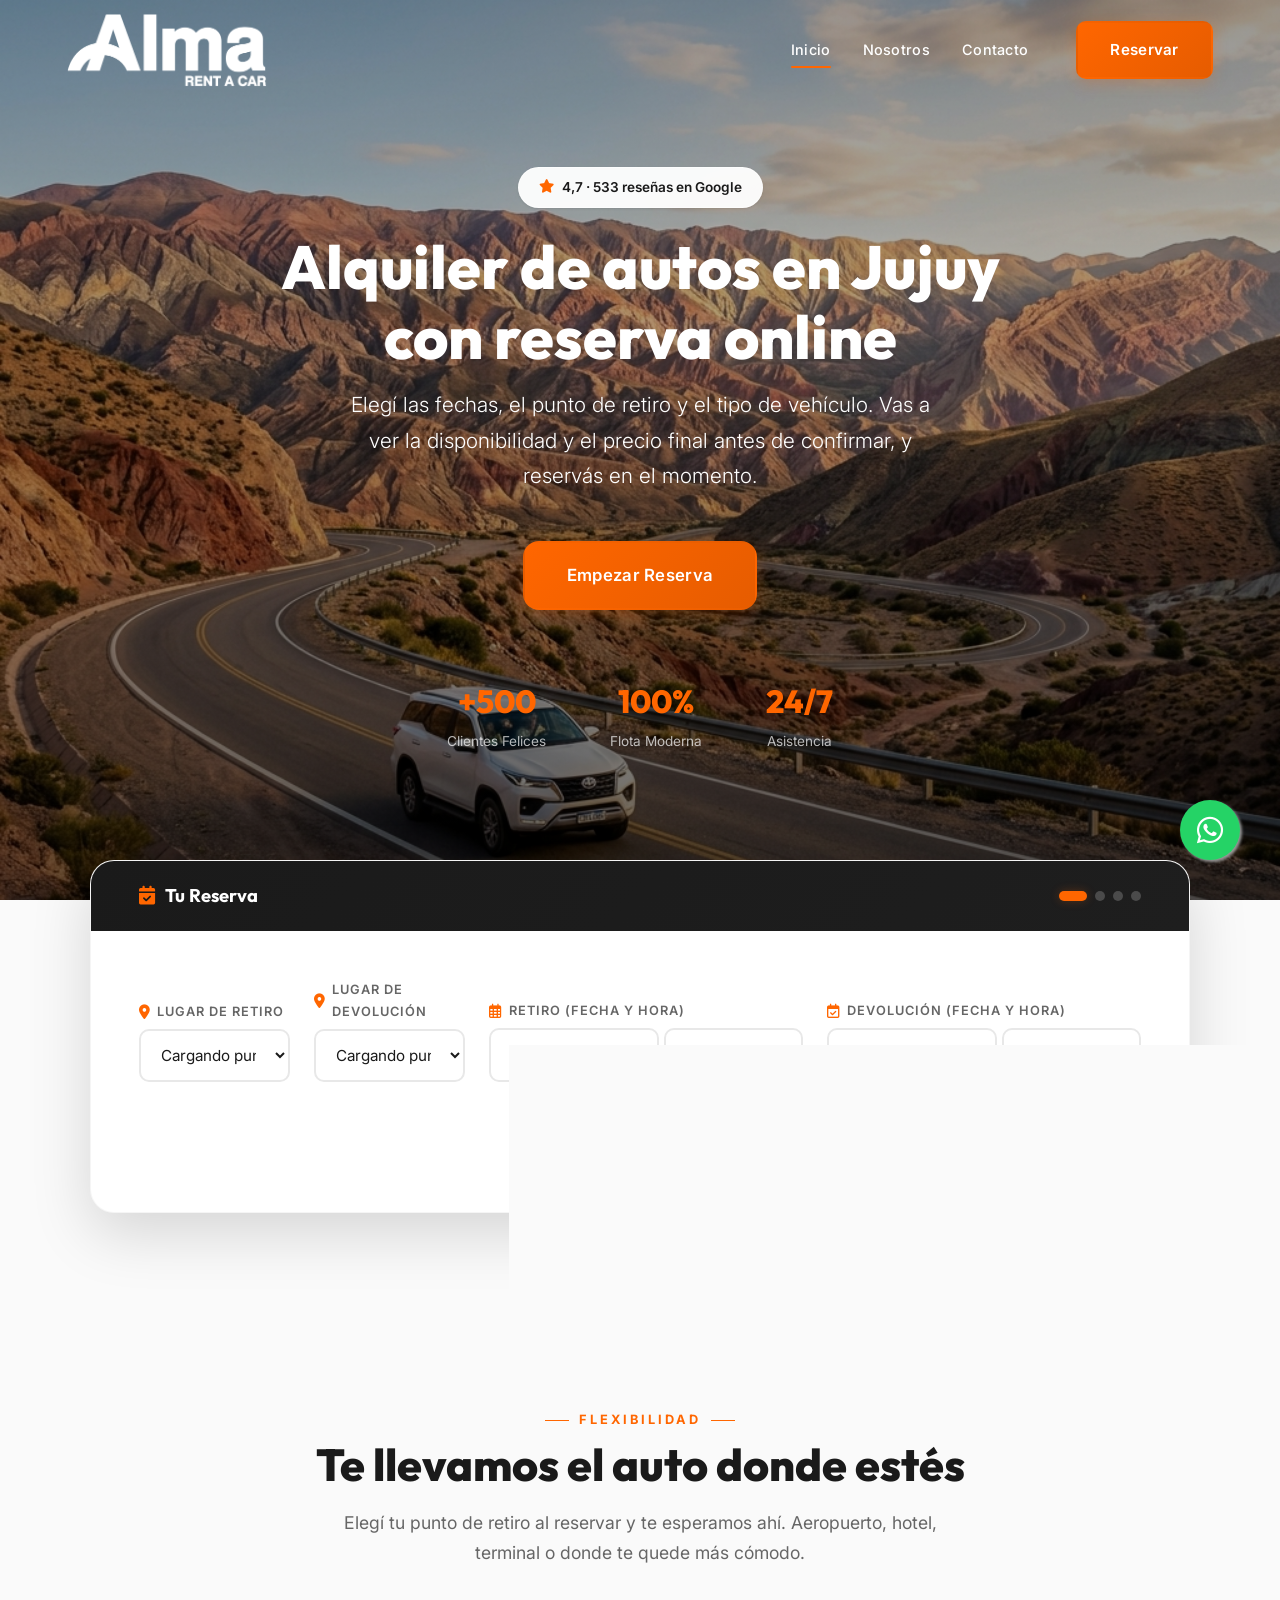
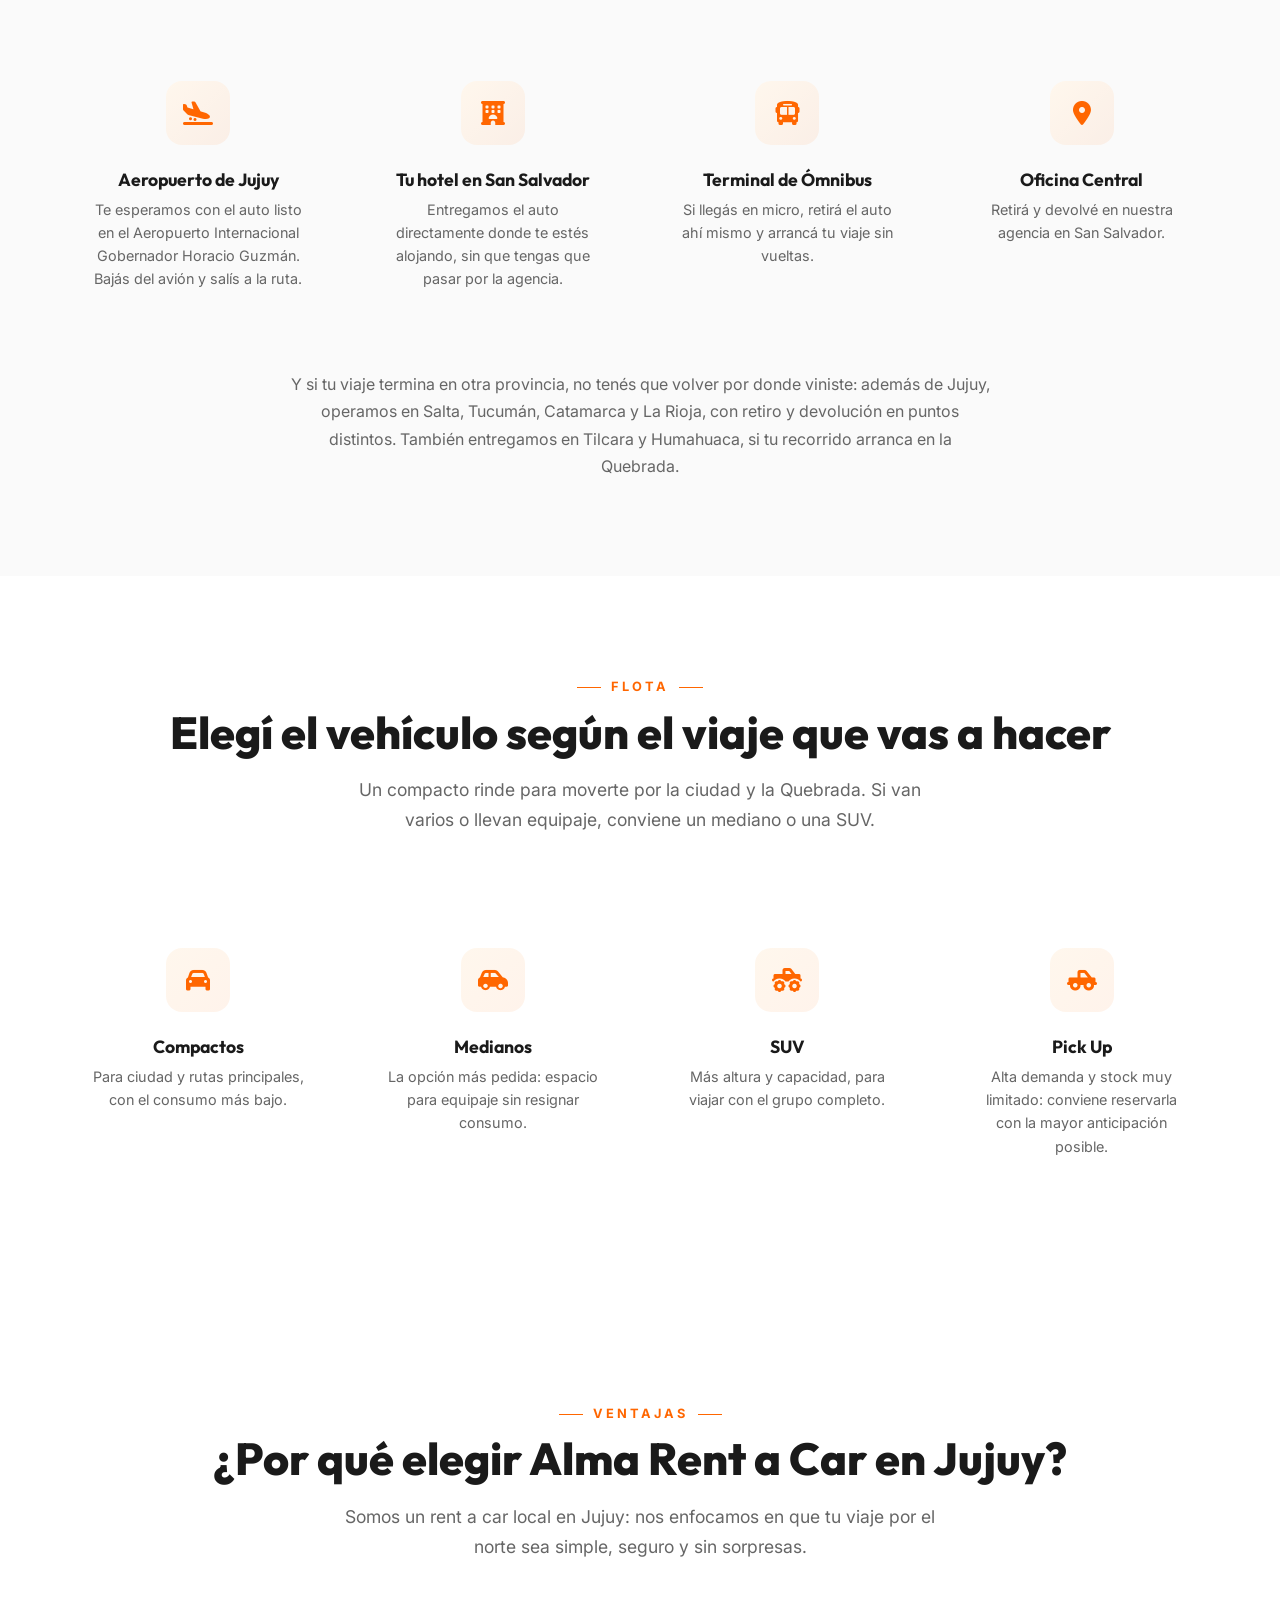
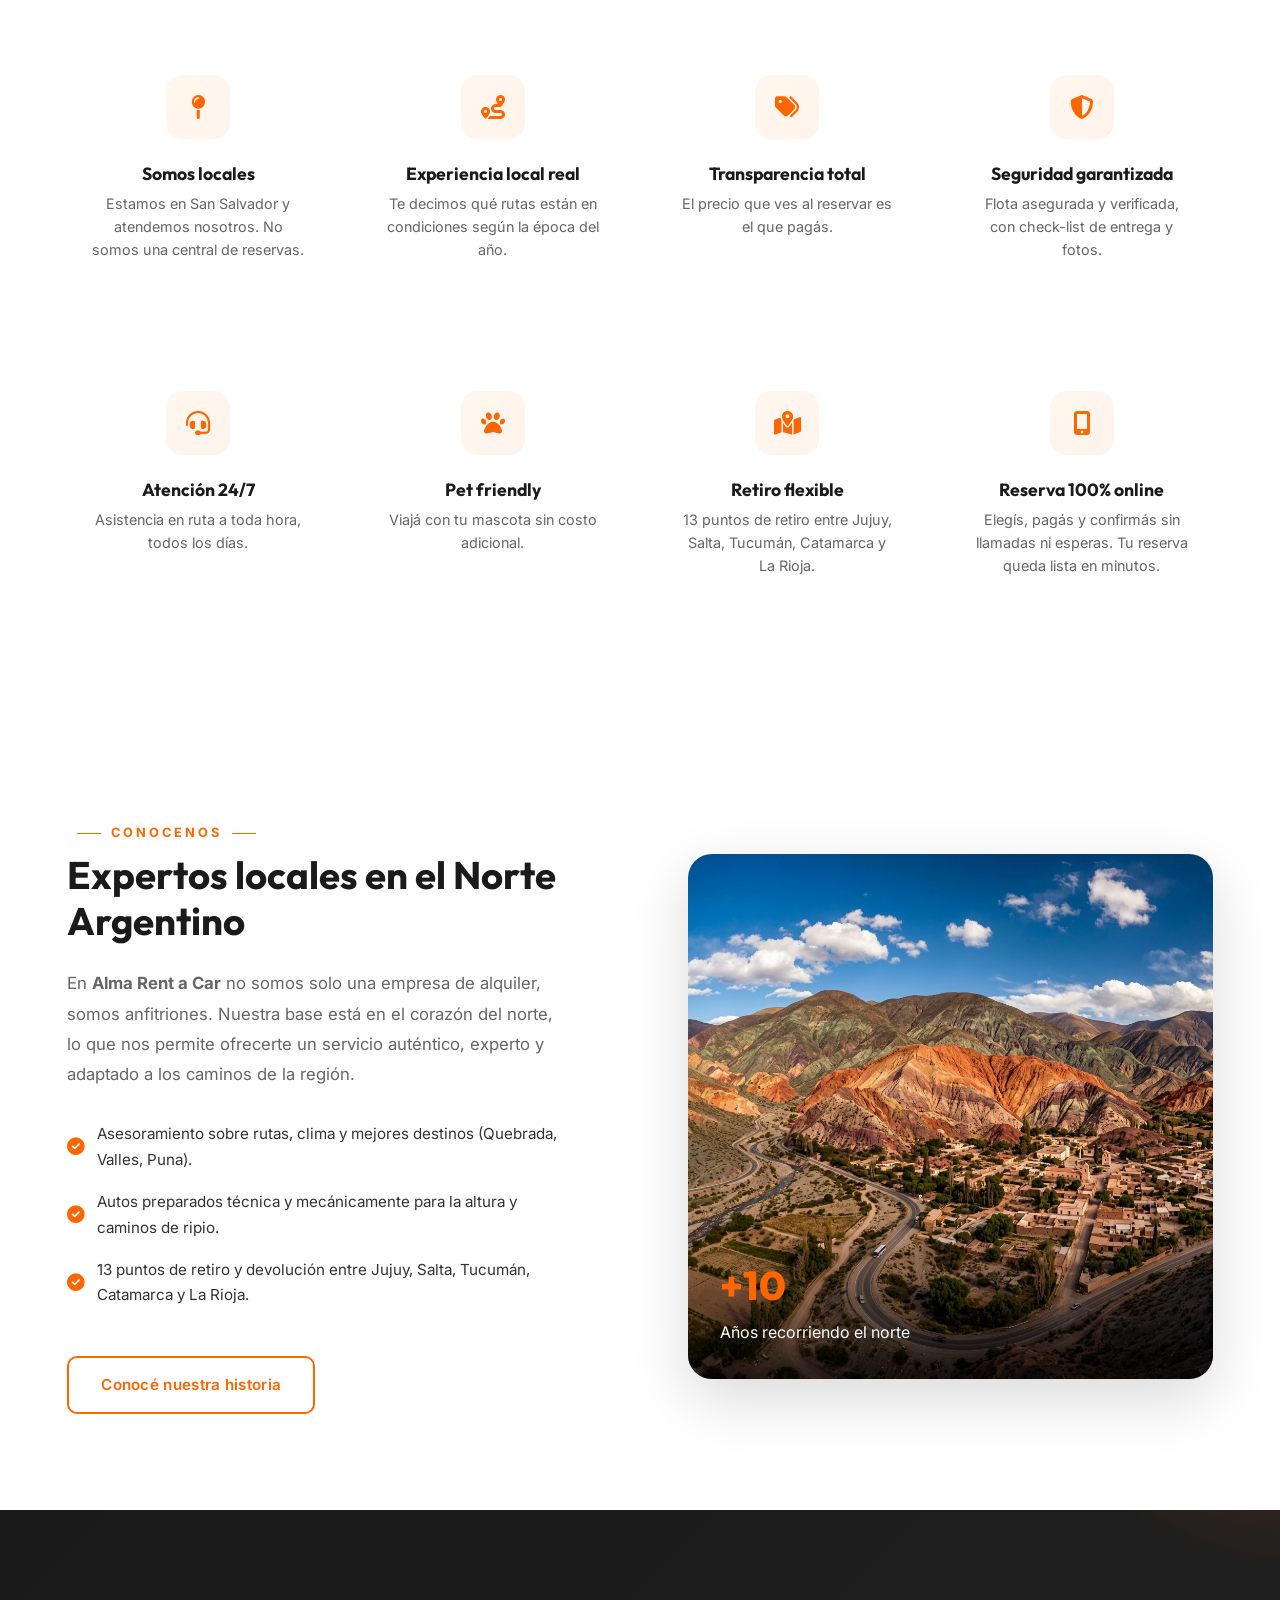
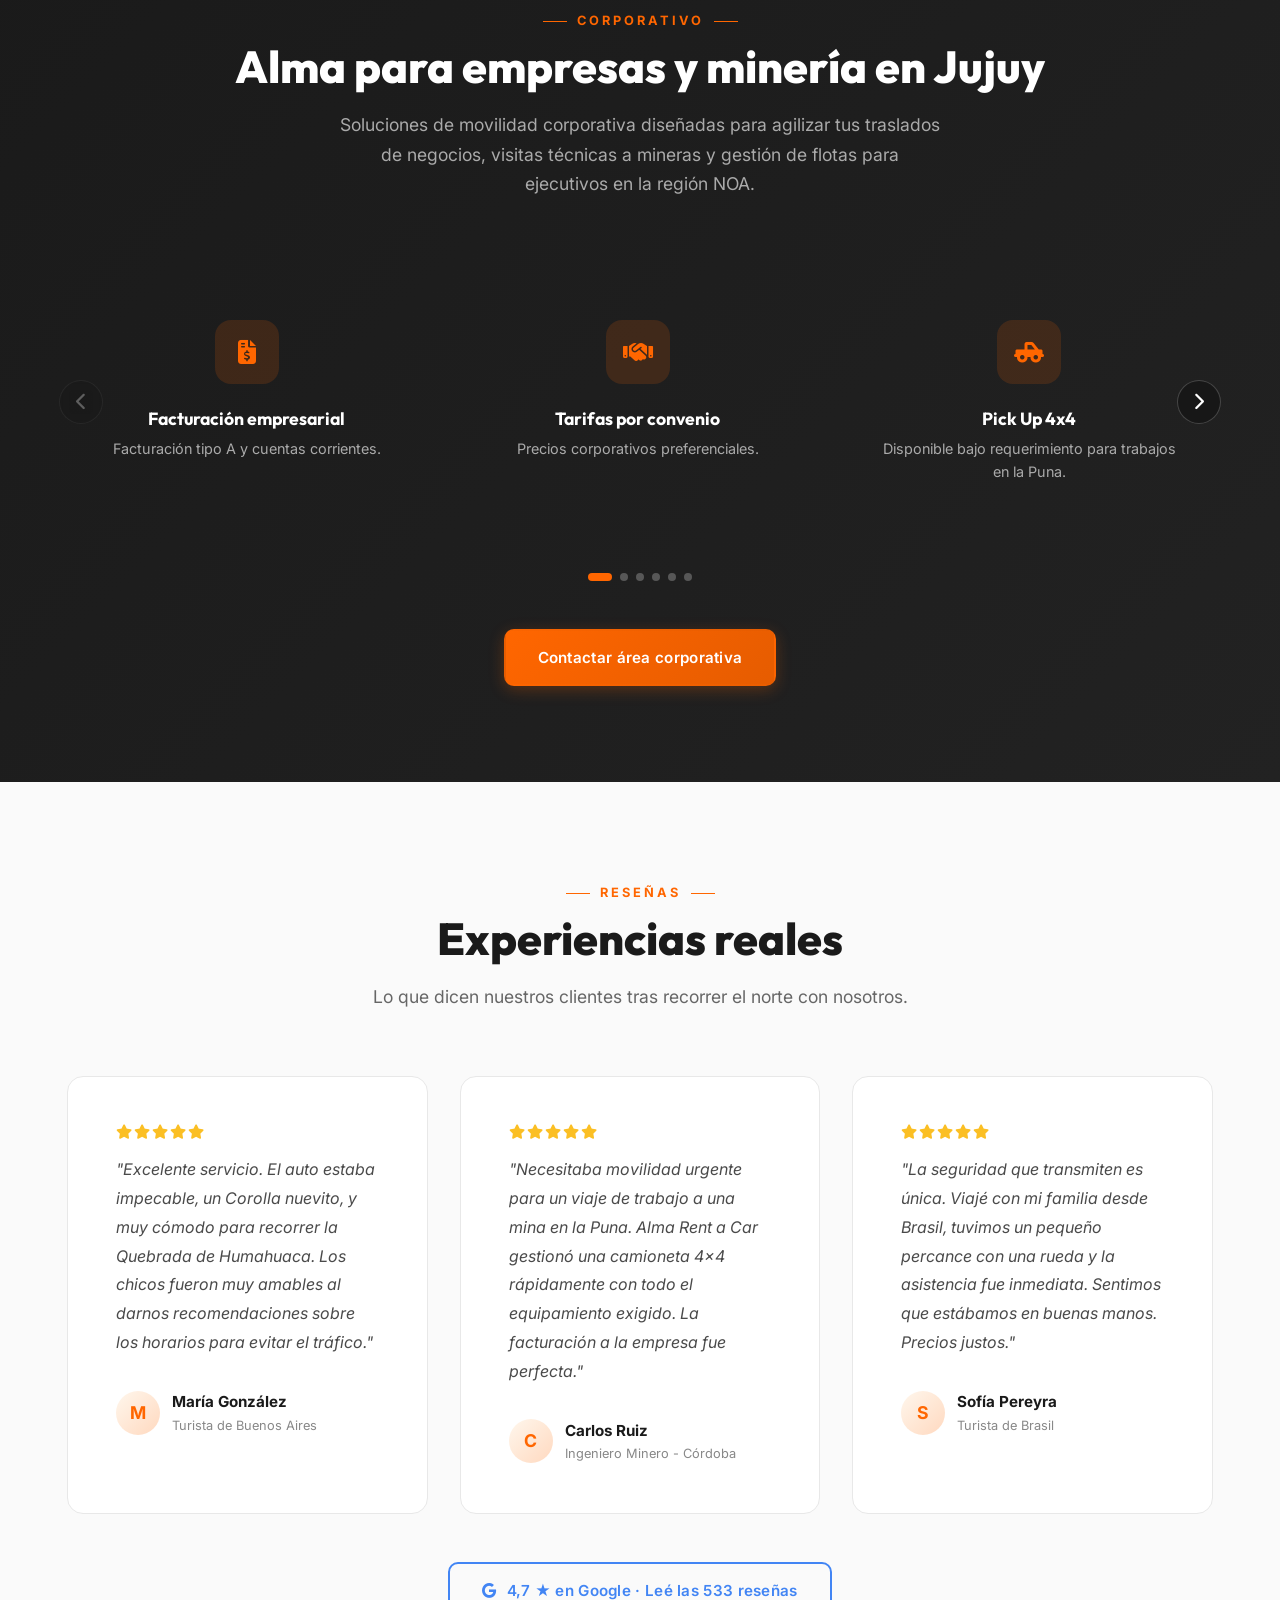
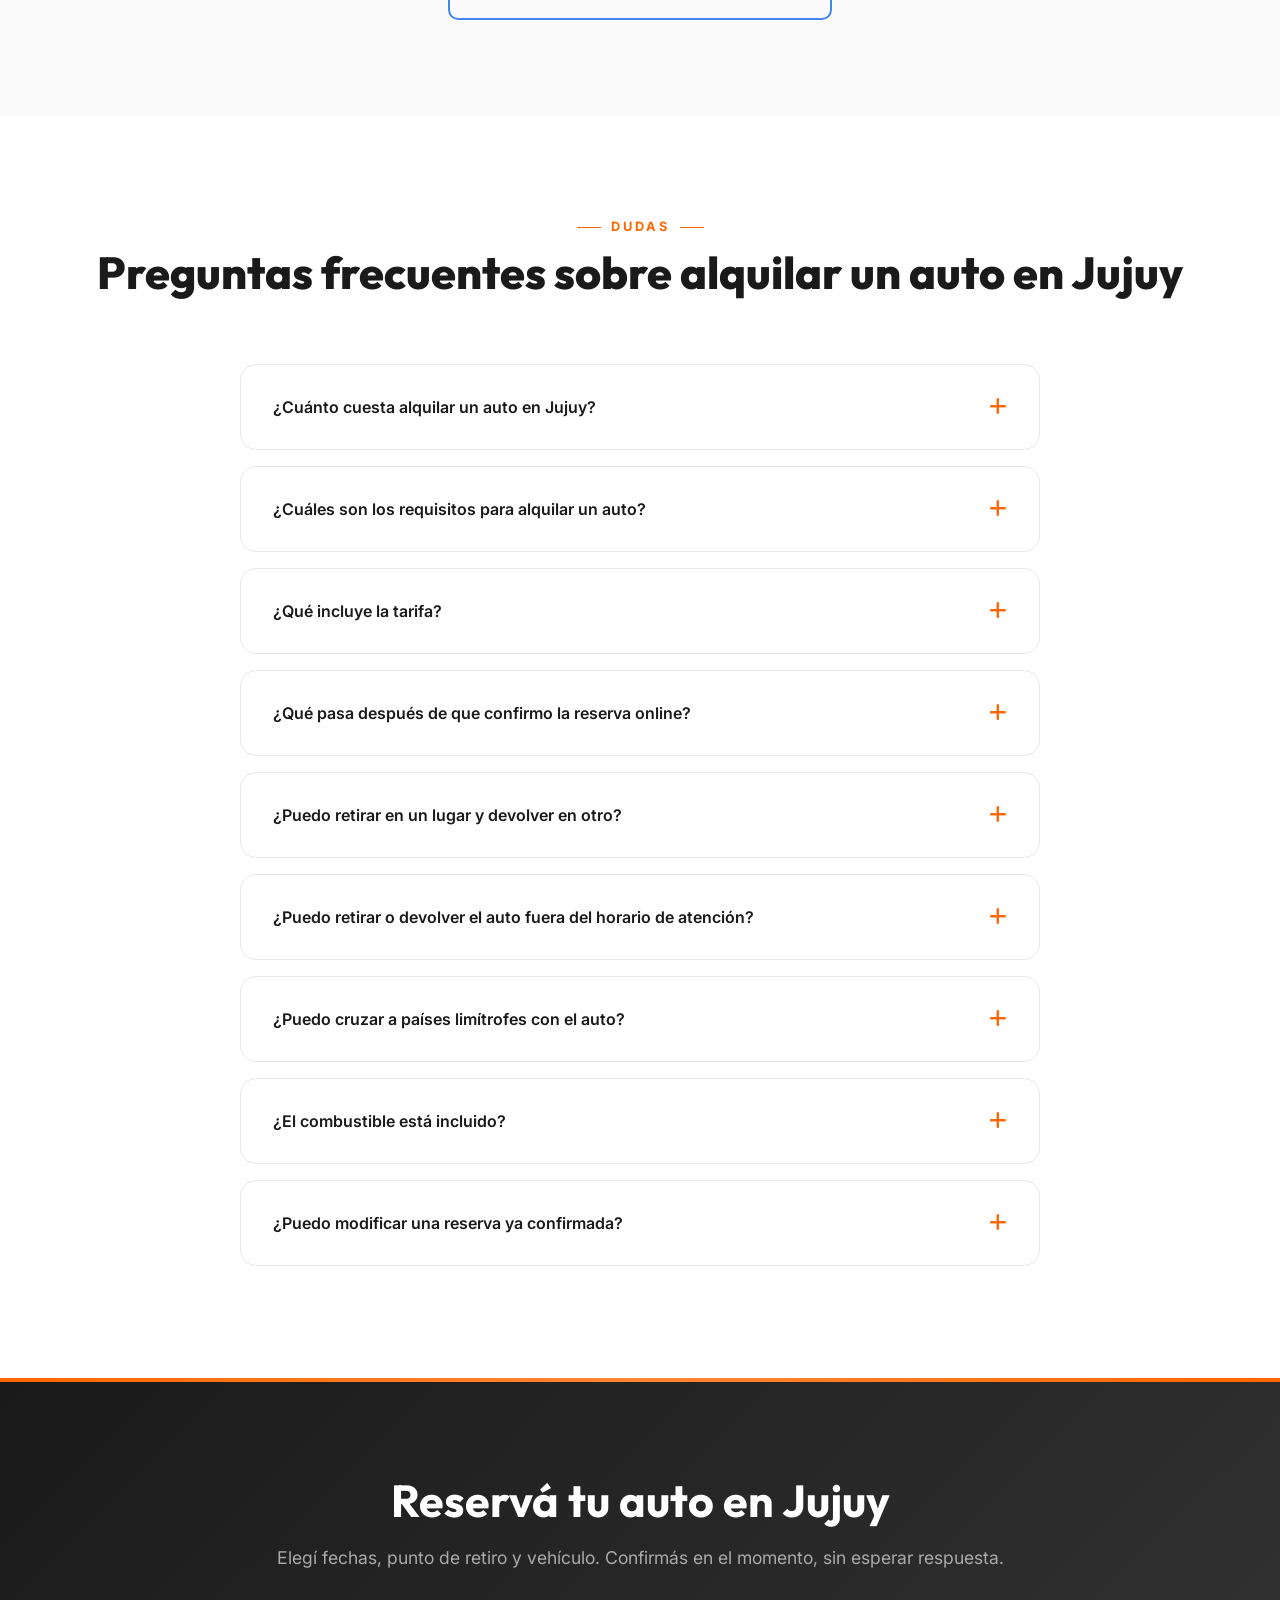
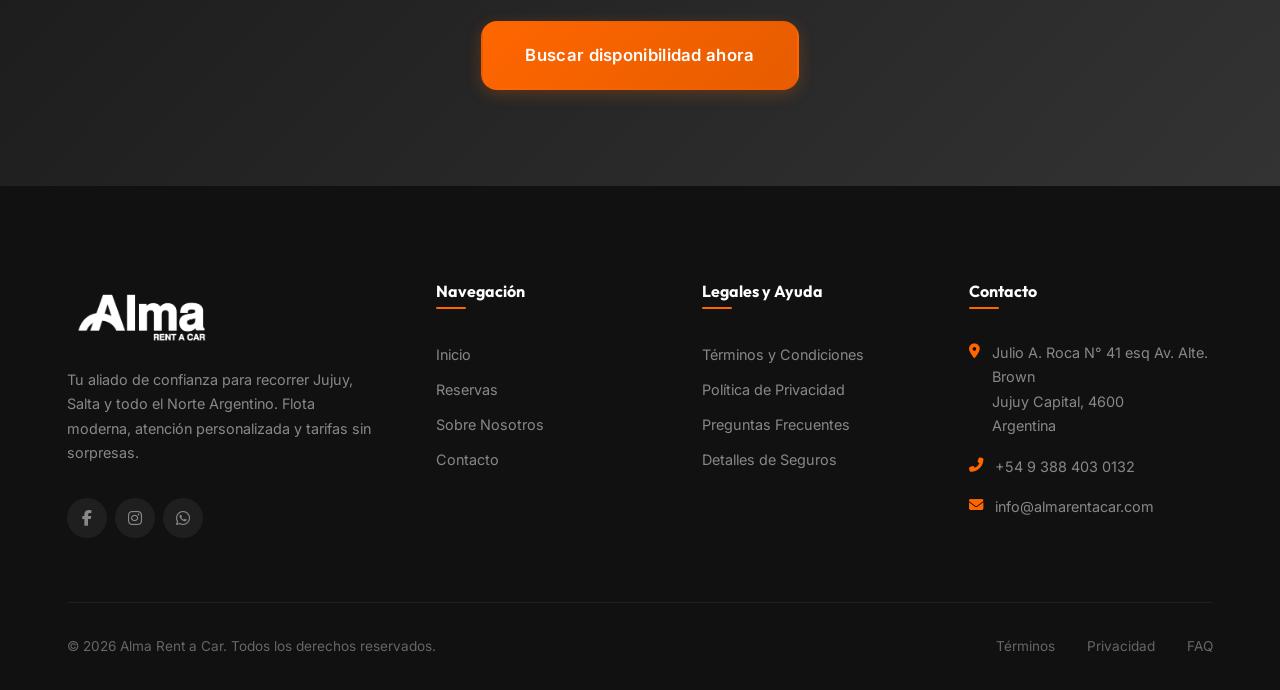
==== commit 9f5d4c49: "Add floating WhatsApp button to all pages" ====
--- a/index.html
+++ b/index.html
@@ -1,6 +1,13 @@
 <!DOCTYPE html>
 <html lang="es">
 <head>
+    <!-- Google Tag Manager -->
+    <script>(function(w,d,s,l,i){w[l]=w[l]||[];w[l].push({'gtm.start':
+    new Date().getTime(),event:'gtm.js'});var f=d.getElementsByTagName(s)[0],
+    j=d.createElement(s),dl=l!='dataLayer'?'&l='+l:'';j.async=true;j.src=
+    'https://www.googletagmanager.com/gtm.js?id='+i+dl;f.parentNode.insertBefore(j,f);
+    })(window,document,'script','dataLayer','GTM-NP5SP4SW');</script>
+    <!-- End Google Tag Manager -->
     <meta charset="UTF-8">
     <meta name="viewport" content="width=device-width, initial-scale=1.0">
     <meta name="description" content="Alquilá tu auto en Jujuy con retiro en el aeropuerto, la ciudad, Tilcara o Humahuaca. Elegí fechas y vehículo, mirá la disponibilidad y reservá online.">
@@ -172,6 +179,10 @@
     </script>
 </head>
 <body>
+<!-- Google Tag Manager (noscript) -->
+<noscript><iframe src="https://www.googletagmanager.com/ns.html?id=GTM-NP5SP4SW"
+height="0" width="0" style="display:none;visibility:hidden"></iframe></noscript>
+<!-- End Google Tag Manager (noscript) -->
 
     <!-- Header -->
     <header class="header header--transparent" data-transparent="true">
@@ -891,5 +902,9 @@
     </div>
                 
                 
+<!-- WhatsApp Floating Button -->
+<a href="https://wa.me/5493885000000" class="whatsapp-float" target="_blank" rel="noopener noreferrer">
+  <i class="fab fa-whatsapp"></i>
+</a>
 </body>
 </html>
--- a/css/styles.css
+++ b/css/styles.css
@@ -898,6 +898,7 @@
   flex-direction: column;
   gap: 8px;
   margin-top: var(--space-md);
+  padding: 0 15px;
 }
 
 .pay-now-btn,
@@ -2459,6 +2460,120 @@
   .hero-buttons .btn {
     width: 100%;
   }
+
+  /* ── BOOKING FLOW MOBILE FIXES ── */
+
+  /* Extras grid: single column on small screens */
+  .extras-grid {
+    grid-template-columns: 1fr;
+  }
+
+  /* Extras card: prevent text and button overflow */
+  .extra-card {
+    padding: 12px;
+    overflow: hidden;
+  }
+
+  .extra-card-header {
+    gap: 10px;
+  }
+
+  .extra-info {
+    min-width: 0;
+    overflow: hidden;
+  }
+
+  .extra-name {
+    font-size: 0.95rem;
+    word-wrap: break-word;
+    overflow-wrap: break-word;
+  }
+
+  .extra-desc {
+    font-size: 0.75rem;
+    word-wrap: break-word;
+    overflow-wrap: break-word;
+  }
+
+  .extra-card-footer {
+    flex-wrap: wrap;
+    gap: 8px;
+  }
+
+  .btn-add-extra {
+    flex-shrink: 0;
+    white-space: nowrap;
+    padding: 6px 10px;
+    font-size: 0.8rem;
+  }
+
+  /* Payment method: stack vertically on mobile */
+  #payment-method-container .form-group > div {
+    flex-direction: column !important;
+  }
+
+  #payment-method-container label {
+    flex: unset !important;
+    width: 100% !important;
+  }
+
+  /* Booking summary: proper spacing between label and value */
+  .booking-summary {
+    padding: 16px;
+  }
+
+  .booking-summary-row {
+    flex-direction: column;
+    gap: 2px;
+    padding: 10px 0;
+  }
+
+  .booking-summary-row span:first-child {
+    font-weight: 600;
+    font-size: 0.85rem;
+    color: #64748b;
+  }
+
+  .booking-summary-row strong,
+  .booking-summary-row span:last-child {
+    text-align: left;
+  }
+
+  .booking-summary-row.total {
+    flex-direction: row;
+    justify-content: space-between;
+  }
+
+  /* Navigation buttons: stack vertically with full width */
+  .booking-nav {
+    flex-direction: column;
+    gap: 12px;
+  }
+
+  .booking-nav .btn {
+    width: 100%;
+    justify-content: center;
+    text-align: center;
+  }
+
+  /* Vehicle card pricing buttons */
+  .vehicle-card-pricing {
+    padding: 0 10px;
+  }
+
+  .pay-now-btn,
+  .pay-destination-btn {
+    padding: 10px 12px;
+    font-size: 0.85rem;
+  }
+
+  .pay-btn-label {
+    font-size: 0.8rem;
+  }
+
+  .pay-btn-price {
+    font-size: 0.85rem;
+  }
 }
 
 /* ── PRINT ── */
@@ -2475,3 +2590,40 @@
     background: white;
   }
 }
+
+/* WhatsApp Floating Button */
+.whatsapp-float {
+  position: fixed;
+  width: 60px;
+  height: 60px;
+  bottom: 40px;
+  right: 40px;
+  background-color: #25d366;
+  color: #FFF;
+  border-radius: 50px;
+  text-align: center;
+  font-size: 30px;
+  box-shadow: 2px 2px 3px #999;
+  z-index: 1000;
+  display: flex;
+  align-items: center;
+  justify-content: center;
+  text-decoration: none;
+  transition: all 0.3s ease;
+}
+
+.whatsapp-float:hover {
+  background-color: #128c7e;
+  transform: scale(1.1);
+  color: #FFF;
+}
+
+@media (max-width: 768px) {
+  .whatsapp-float {
+    width: 50px;
+    height: 50px;
+    bottom: 20px;
+    right: 20px;
+    font-size: 28px;
+  }
+}
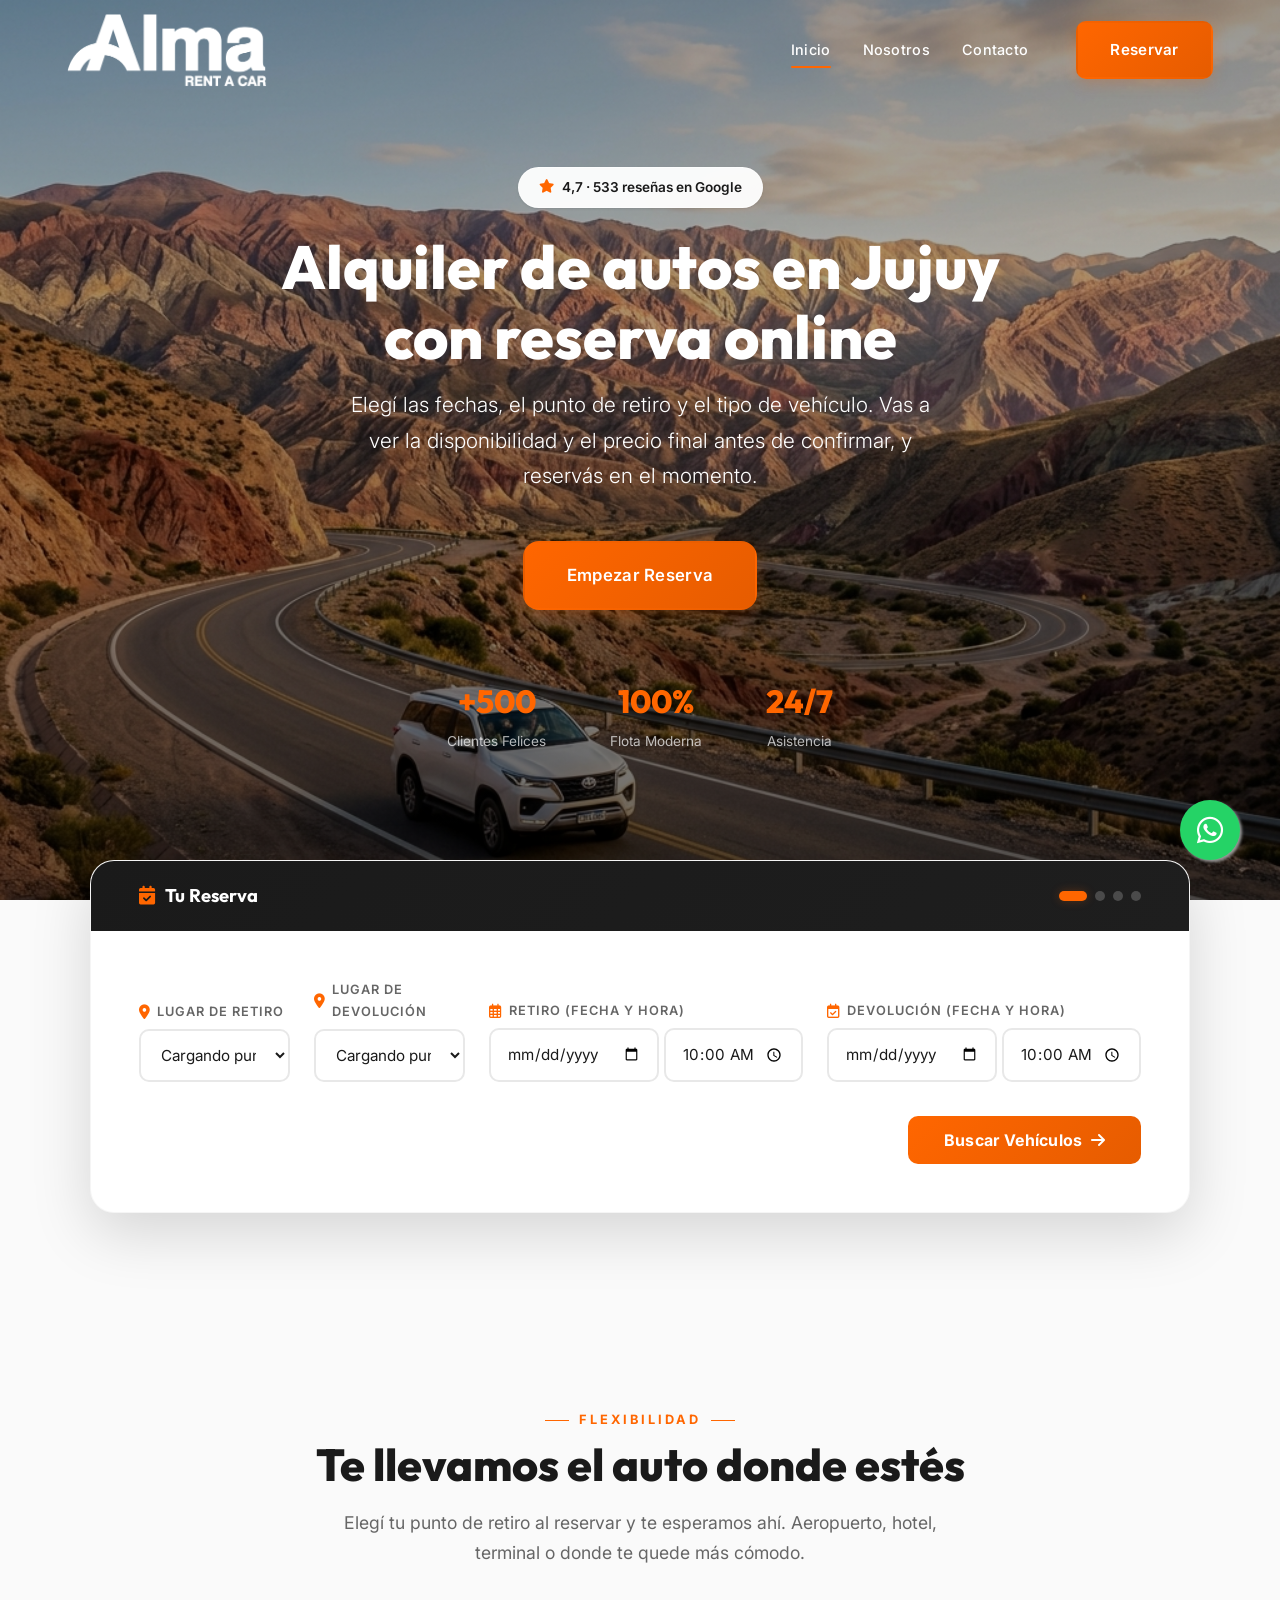
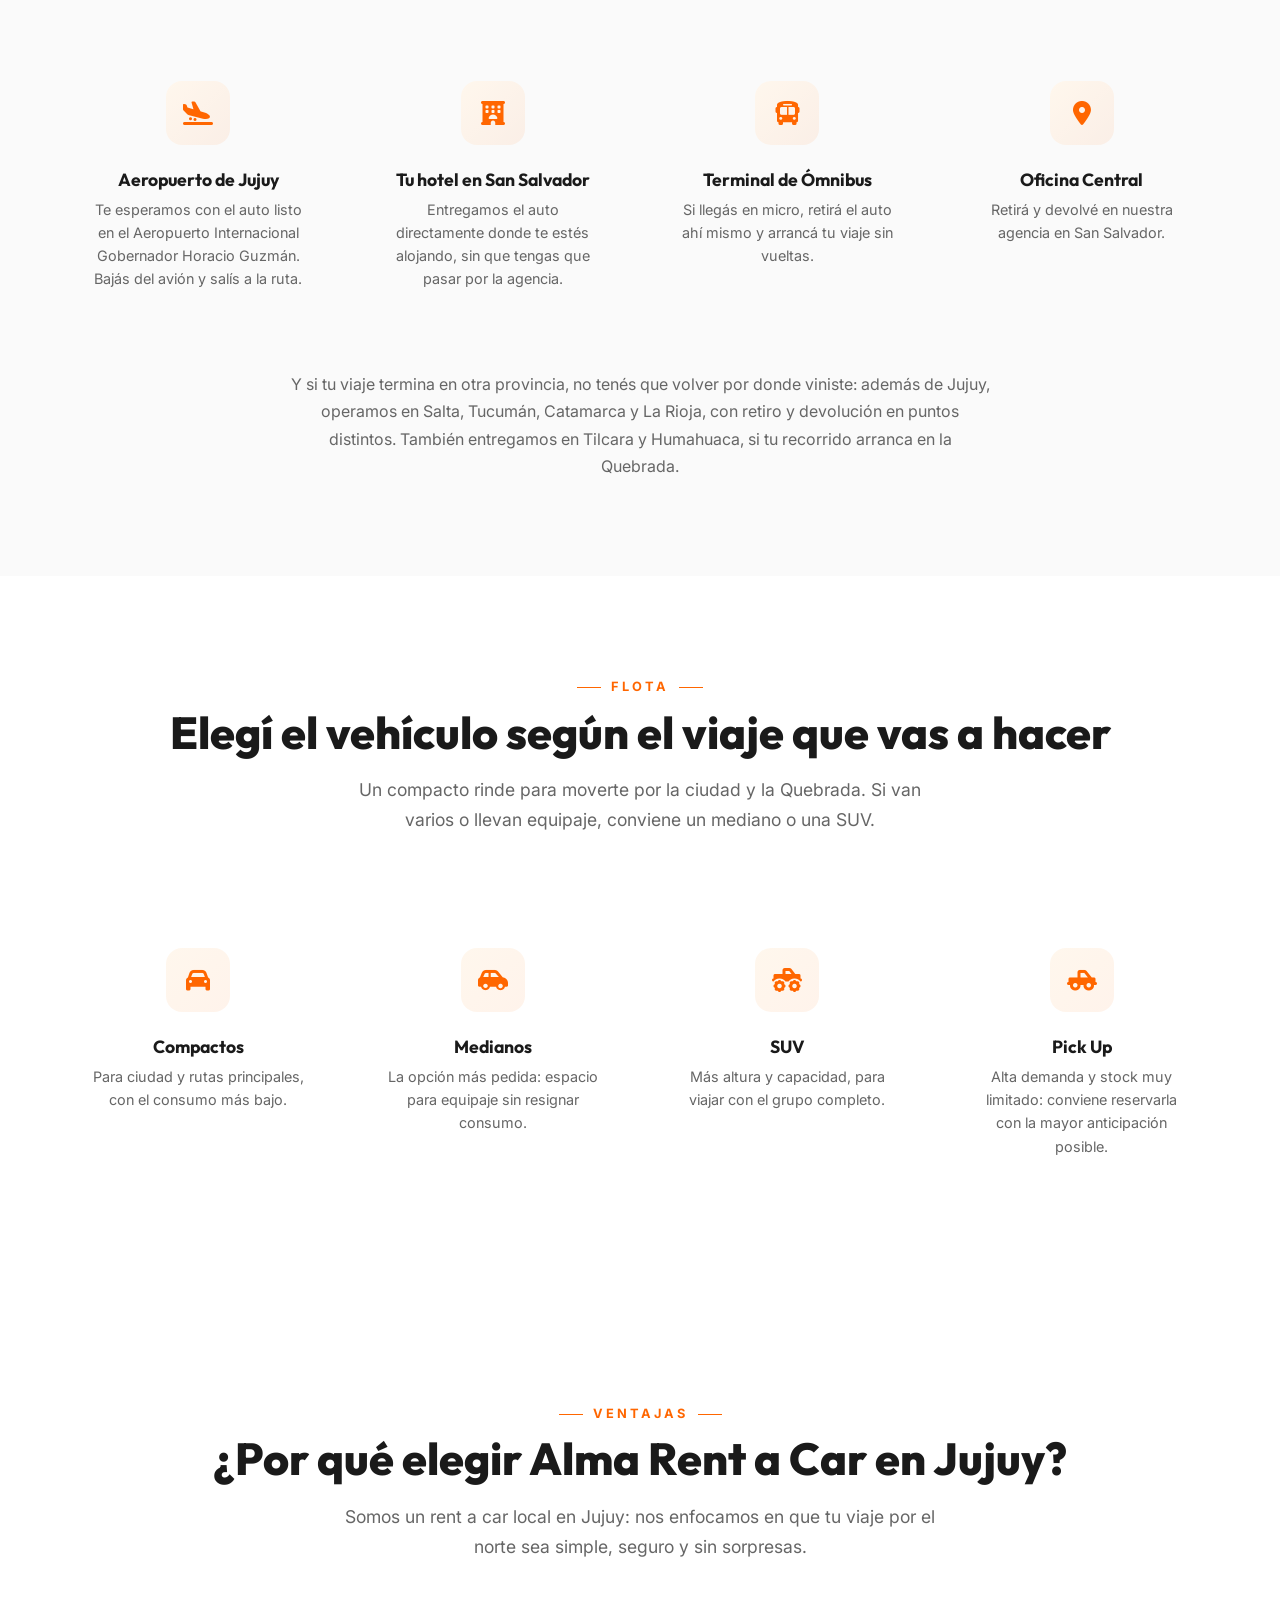
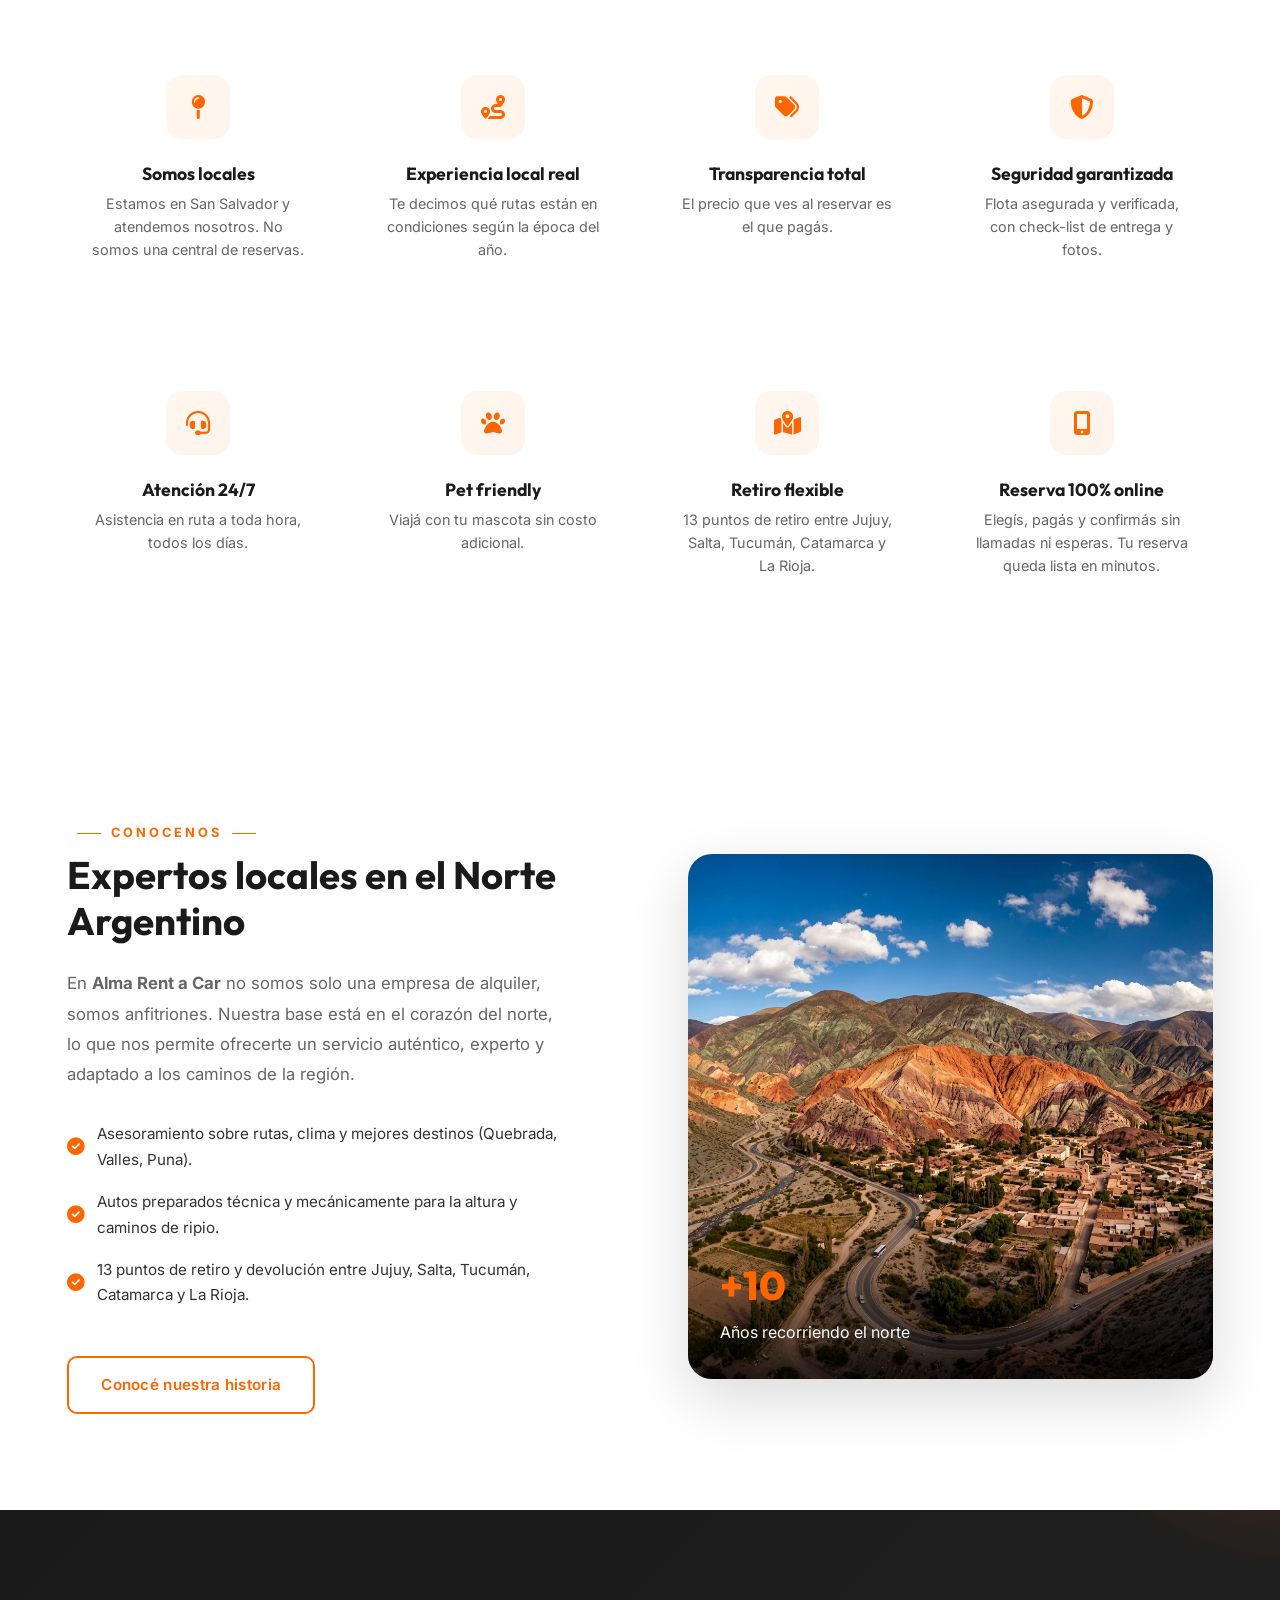
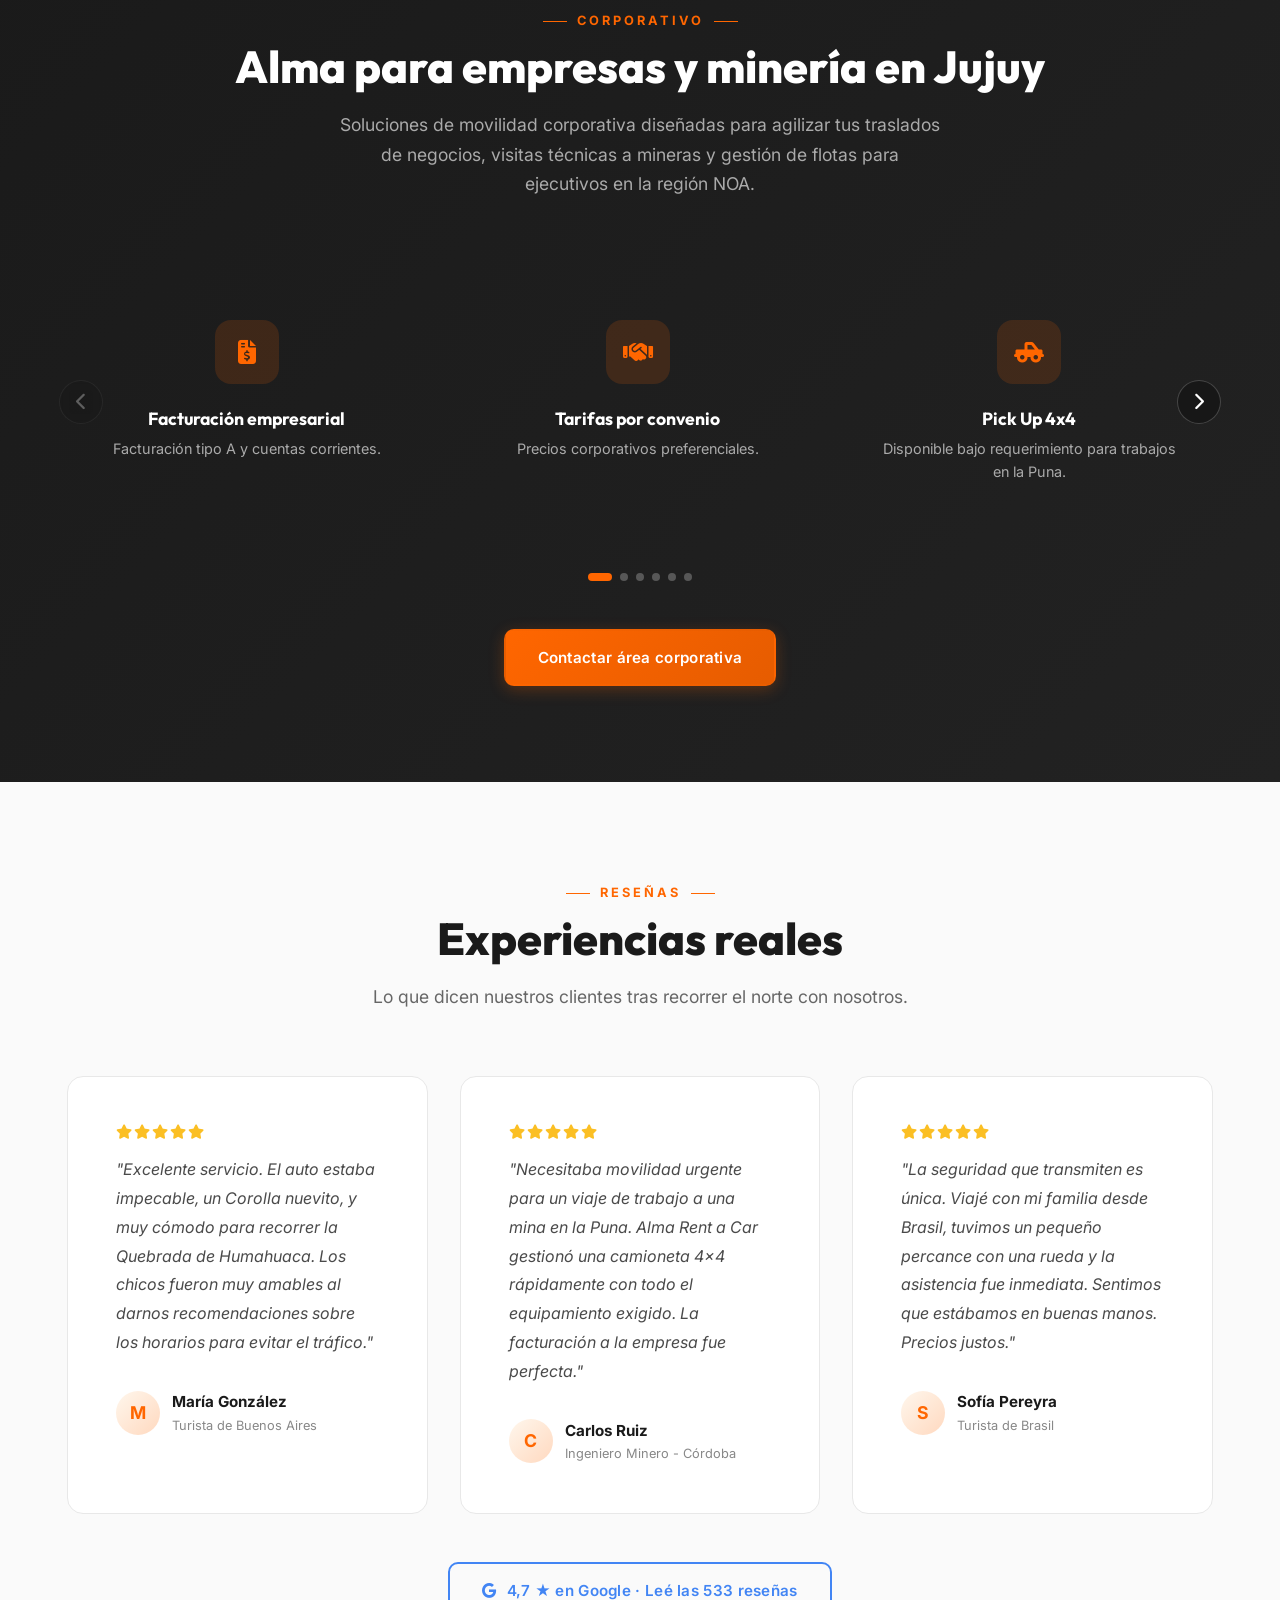
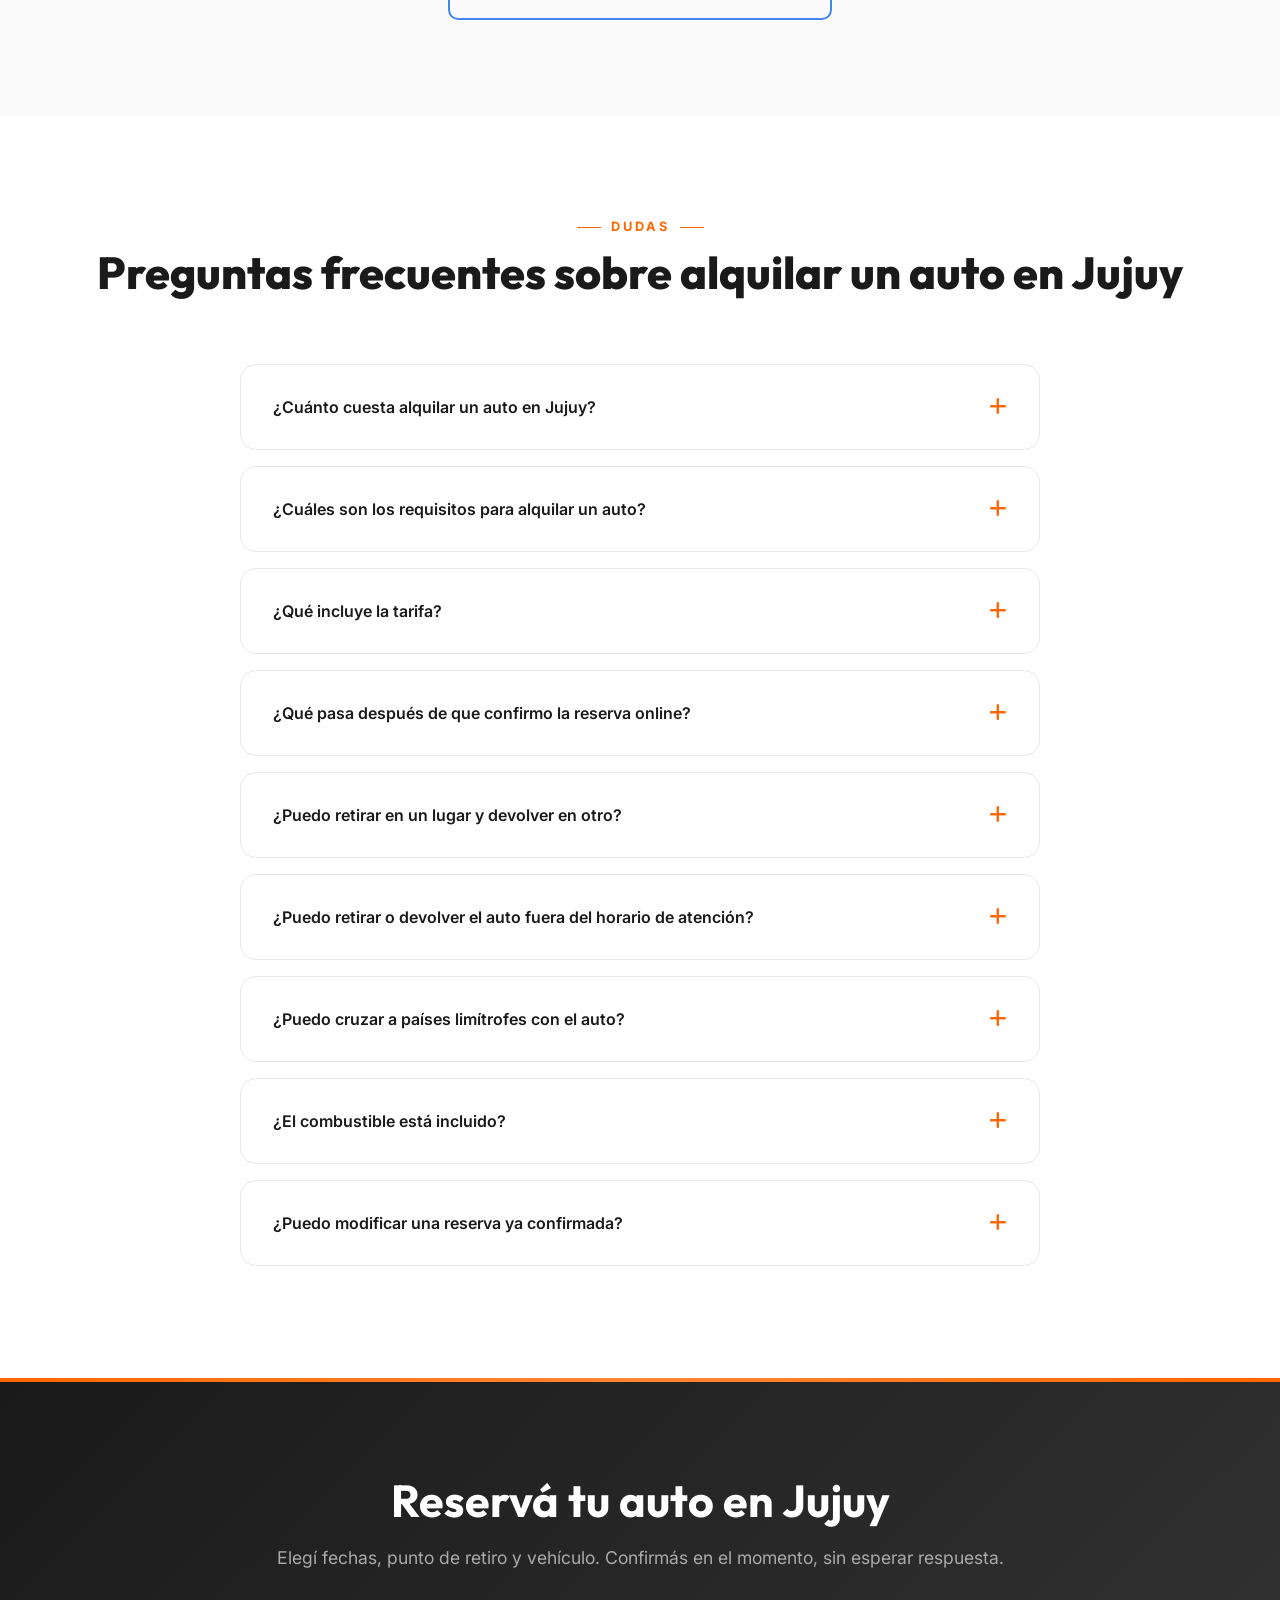
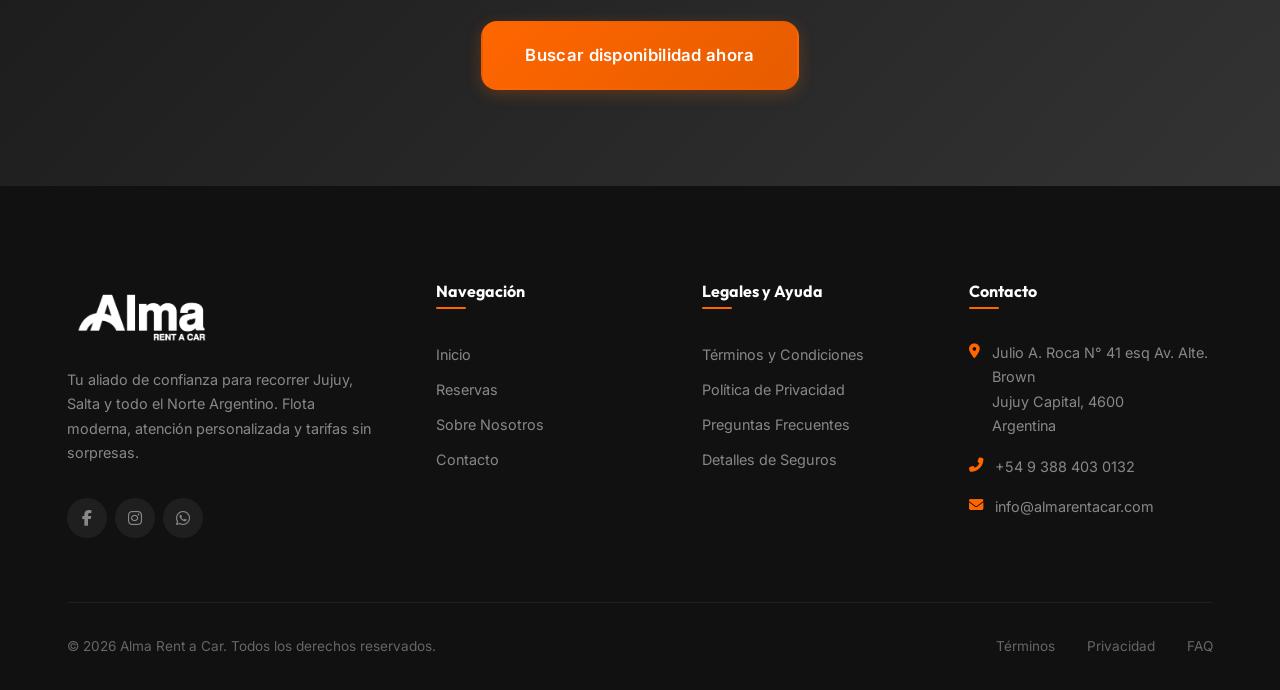
==== commit 34c2a08c: "Update WhatsApp floating button number to 5493884030132" ====
--- a/index.html
+++ b/index.html
@@ -903,7 +903,7 @@
                 
                 
 <!-- WhatsApp Floating Button -->
-<a href="https://wa.me/5493885000000" class="whatsapp-float" target="_blank" rel="noopener noreferrer">
+<a href="https://wa.me/5493884030132" class="whatsapp-float" target="_blank" rel="noopener noreferrer">
   <i class="fab fa-whatsapp"></i>
 </a>
 </body>
